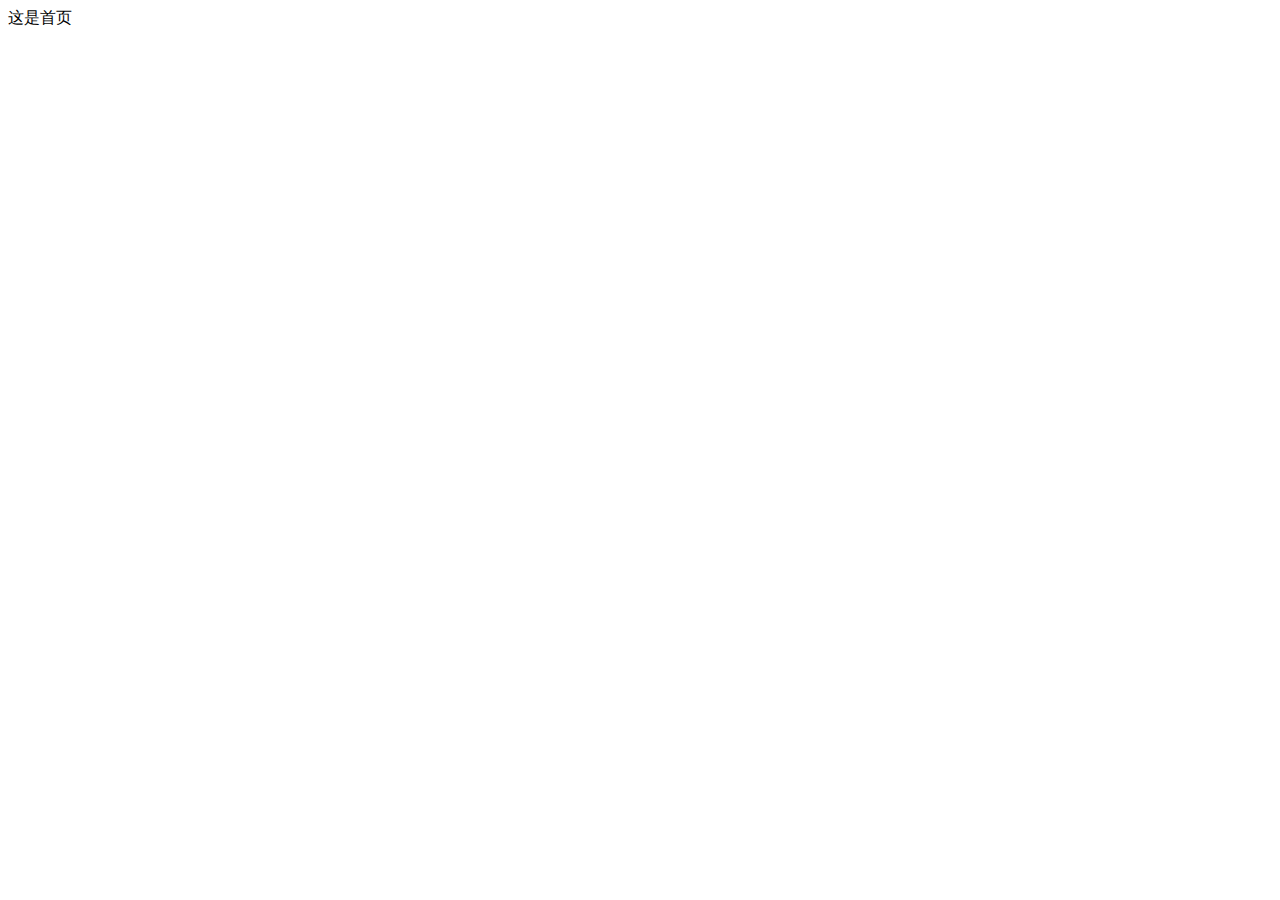
==== index.html @ c63466f8 "完成了注册和登录" ====
<!DOCTYPE html>
<html lang="en">

<head>
    <meta charset="UTF-8">
    <meta http-equiv="X-UA-Compatible" content="IE=edge">
    <meta name="viewport" content="width=device-width, initial-scale=1.0">
    <title>Document</title>
</head>

<body>
    这是首页
</body>

</html>
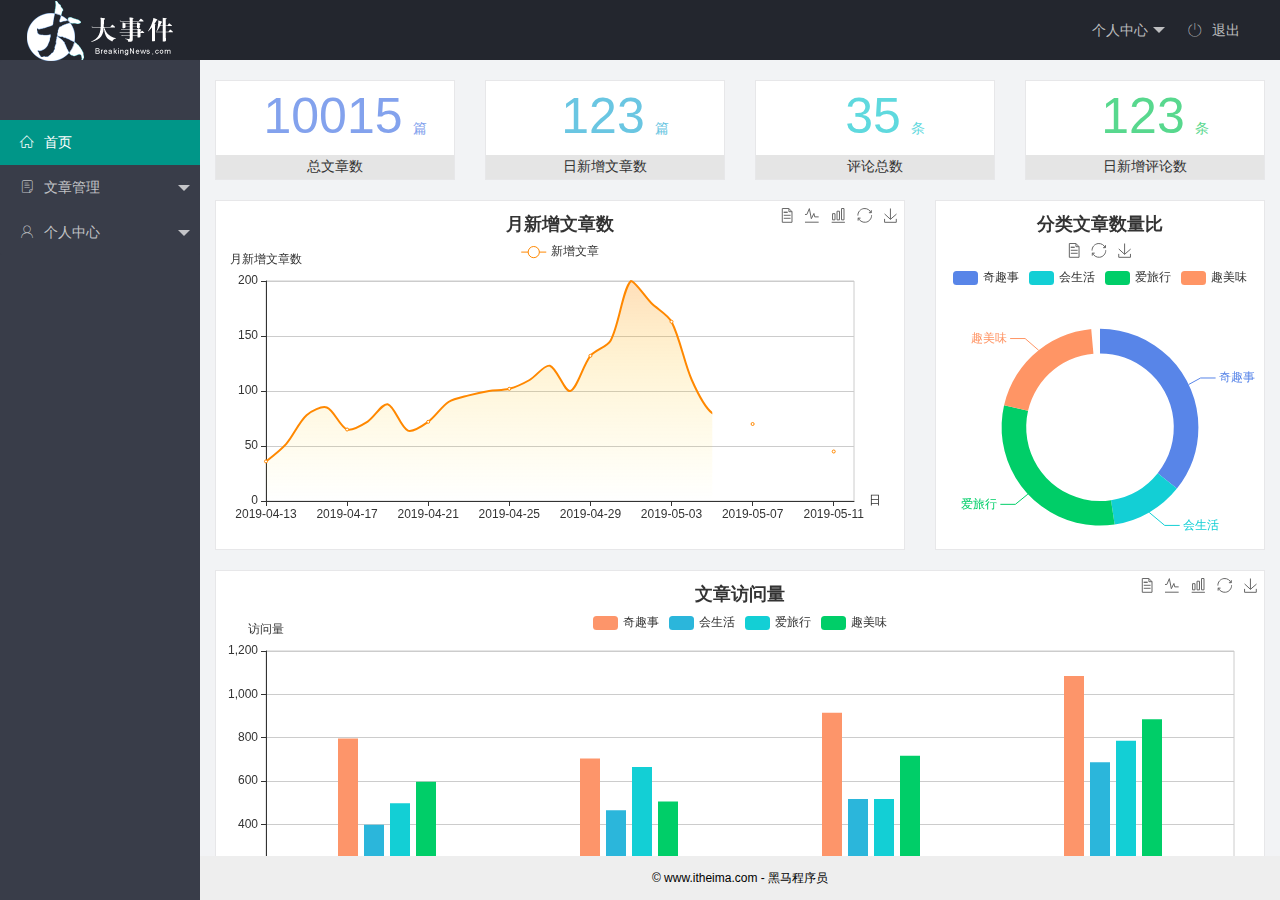
==== commit a60dcedd: "完成了首页" ====
--- a/index.html
+++ b/index.html
@@ -5,11 +5,97 @@
     <meta charset="UTF-8">
     <meta http-equiv="X-UA-Compatible" content="IE=edge">
     <meta name="viewport" content="width=device-width, initial-scale=1.0">
-    <title>Document</title>
+    <title>首页</title>
+    <link rel="stylesheet" href="./assets/fonts/iconfont.css">
+    <link rel="stylesheet" href="./assets/lib/layui/css/layui.css">
+    <link rel="stylesheet" href="./assets/css/index.css">
 </head>
 
 <body>
-    这是首页
-</body>
+
+    <body class="layui-layout-body">
+        <div class="layui-layout layui-layout-admin">
+            <div class="layui-header">
+                <div class="layui-logo">
+                    <img src="../assets/images/logo.png" alt="">
+                </div>
+                <!-- 顶部右侧导航栏 -->
+                <ul class="layui-nav layui-layout-right">
+                    <li class="layui-nav-item">
+                        <a href="javascript:;">
+                            <!-- 图片头像 -->
+                            <img class="avater" src="./assets/images/sample.jpg" alt="" style="display: none">
+                            <!-- 准备一个默认的字符头像 -->
+                            <span class="text-avater" style="display: none">A</span>
+                            <!-- 欢迎文字 -->
+                            <span class="person-center">个人中心</span>
+                        </a>
+                        <dl class="layui-nav-child">
+                            <dd><a href="javascript:;" target="fm">基本资料</a></dd>
+                            <dd><a href="javascript:;" target="fm">更换头像</a></dd>
+                            <dd><a href="javascript:;" target="fm">重置密码</a></dd>
+                        </dl>
+                    </li>
+                    <li class="layui-nav-item"><a href="javascript:;" id='logout'><span class="iconfont icon-tuichu"></span>退出</a></li>
+                </ul>
+            </div>
+
+            <div class="layui-side layui-bg-black">
+                <div class="layui-side-scroll">
+                    <!-- 左侧导航区域（可配合layui已有的垂直导航） -->
+                    <ul class="layui-nav layui-nav-tree" lay-filter="test" lay-shrink='all'>
+                        <li class=" user-info">
+                            <!-- 图片头像 -->
+                            <img class="avater" src="./assets/images/sample.jpg" alt="" style="display: none">
+                            <!-- 准备一个默认的字符头像 -->
+                            <span class="text-avater" style="display: none">A</span>
+                            <!-- 欢迎文字 -->
+                            <span class="nickname" style="display: none">欢迎 xxx</span>
+                        </li>
+                        <li class="layui-nav-item layui-nav-itemed layui-this">
+                            <a class="" href="index.html"><span class="iconfont icon-home"></span>首页</a>
+                        </li>
+                        <li class="layui-nav-item">
+                            <a href="javascript:;"><span class="iconfont icon-16"></span>文章管理</a>
+                            <dl class="layui-nav-child">
+                                <!-- target 指定在fm这个iframe范围内打开链接 -->
+                                <dd><a target="fm" href="javascript:;"><i class="layui-icon layui-icon-app"></i>文章类别</a></dd>
+                                <dd><a target="fm" class="jump-list" href="javascript:;"><i class="layui-icon layui-icon-app "></i>文章列表</a></dd>
+                                <dd><a target='fm' class="jump-edit" href="javascript:;"><i class="layui-icon layui-icon-app"></i>发表文章</a></dd>
+                            </dl>
+                        </li>
+                        <li class="layui-nav-item">
+                            <a href="javascript:;"><span class="iconfont icon-user"></span>个人中心</a>
+                            <dl class="layui-nav-child">
+                                <dd><a href="javascript:;" target="fm"><i class="layui-icon layui-icon-app"></i>基本资料</a></dd>
+                                <dd><a href="javascript:;" target="fm"><i class="layui-icon layui-icon-app"></i>更换头像</a></dd>
+                                <dd><a href="javascript:;" target="fm"><i class="layui-icon layui-icon-app"></i>重置密码</a></dd>
+                            </dl>
+                        </li>
+                    </ul>
+                </div>
+            </div>
+
+            <div class="layui-body">
+                <!-- 内容主体区域 -->
+                <iframe name='fm' src="./home/dashboard.html" frameborder="0"></iframe>
+            </div>
+
+            <div class="layui-footer">
+                <!-- 底部固定区域 -->
+                © www.itheima.com - 黑马程序员
+            </div>
+        </div>
+        </div>
+
+
+
+
+        <script src="./assets/lib/axios.js"></script>
+        <script src="./assets/lib/jquery.js"></script>
+        <script src="./assets/lib/layui/layui.all.js"></script>
+        <script src="./assets/js/commonAPI.js"></script>
+        <script src="./assets/js/index.js"></script>
+    </body>
 
 </html>--- a/assets/fonts/iconfont.css
+++ b/assets/fonts/iconfont.css
@@ -0,0 +1,37 @@
+@font-face {font-family: "iconfont";
+  src: url('iconfont.eot?t=1576139966484'); /* IE9 */
+  src: url('iconfont.eot?t=1576139966484#iefix') format('embedded-opentype'), /* IE6-IE8 */
+  url('[data-uri]') format('woff2'),
+  url('iconfont.woff?t=1576139966484') format('woff'),
+  url('iconfont.ttf?t=1576139966484') format('truetype'), /* chrome, firefox, opera, Safari, Android, iOS 4.2+ */
+  url('iconfont.svg?t=1576139966484#iconfont') format('svg'); /* iOS 4.1- */
+}
+
+.iconfont {
+  font-family: "iconfont" !important;
+  font-size: 16px;
+  font-style: normal;
+  -webkit-font-smoothing: antialiased;
+  -moz-osx-font-smoothing: grayscale;
+}
+
+.icon-home:before {
+  content: "\e6a9";
+}
+
+.icon-user:before {
+  content: "\e614";
+}
+
+.icon-pinglun:before {
+  content: "\e616";
+}
+
+.icon-tuichu:before {
+  content: "\e865";
+}
+
+.icon-16:before {
+  content: "\e615";
+}
+
--- a/assets/lib/layui/css/layui.css
+++ b/assets/lib/layui/css/layui.css
@@ -0,0 +1,2 @@
+/** layui-v2.5.5 MIT License By https://www.layui.com */
+ .layui-inline,img{display:inline-block;vertical-align:middle}h1,h2,h3,h4,h5,h6{font-weight:400}.layui-edge,.layui-header,.layui-inline,.layui-main{position:relative}.layui-body,.layui-edge,.layui-elip{overflow:hidden}.layui-btn,.layui-edge,.layui-inline,img{vertical-align:middle}.layui-btn,.layui-disabled,.layui-icon,.layui-unselect{-moz-user-select:none;-webkit-user-select:none;-ms-user-select:none}.layui-elip,.layui-form-checkbox span,.layui-form-pane .layui-form-label{text-overflow:ellipsis;white-space:nowrap}.layui-breadcrumb,.layui-tree-btnGroup{visibility:hidden}blockquote,body,button,dd,div,dl,dt,form,h1,h2,h3,h4,h5,h6,input,li,ol,p,pre,td,textarea,th,ul{margin:0;padding:0;-webkit-tap-highlight-color:rgba(0,0,0,0)}a:active,a:hover{outline:0}img{border:none}li{list-style:none}table{border-collapse:collapse;border-spacing:0}h4,h5,h6{font-size:100%}button,input,optgroup,option,select,textarea{font-family:inherit;font-size:inherit;font-style:inherit;font-weight:inherit;outline:0}pre{white-space:pre-wrap;white-space:-moz-pre-wrap;white-space:-pre-wrap;white-space:-o-pre-wrap;word-wrap:break-word}body{line-height:24px;font:14px Helvetica Neue,Helvetica,PingFang SC,Tahoma,Arial,sans-serif}hr{height:1px;margin:10px 0;border:0;clear:both}a{color:#333;text-decoration:none}a:hover{color:#777}a cite{font-style:normal;*cursor:pointer}.layui-border-box,.layui-border-box *{box-sizing:border-box}.layui-box,.layui-box *{box-sizing:content-box}.layui-clear{clear:both;*zoom:1}.layui-clear:after{content:'\20';clear:both;*zoom:1;display:block;height:0}.layui-inline{*display:inline;*zoom:1}.layui-edge{display:inline-block;width:0;height:0;border-width:6px;border-style:dashed;border-color:transparent}.layui-edge-top{top:-4px;border-bottom-color:#999;border-bottom-style:solid}.layui-edge-right{border-left-color:#999;border-left-style:solid}.layui-edge-bottom{top:2px;border-top-color:#999;border-top-style:solid}.layui-edge-left{border-right-color:#999;border-right-style:solid}.layui-disabled,.layui-disabled:hover{color:#d2d2d2!important;cursor:not-allowed!important}.layui-circle{border-radius:100%}.layui-show{display:block!important}.layui-hide{display:none!important}@font-face{font-family:layui-icon;src:url(../font/iconfont.eot?v=250);src:url(../font/iconfont.eot?v=250#iefix) format('embedded-opentype'),url(../font/iconfont.woff2?v=250) format('woff2'),url(../font/iconfont.woff?v=250) format('woff'),url(../font/iconfont.ttf?v=250) format('truetype'),url(../font/iconfont.svg?v=250#layui-icon) format('svg')}.layui-icon{font-family:layui-icon!important;font-size:16px;font-style:normal;-webkit-font-smoothing:antialiased;-moz-osx-font-smoothing:grayscale}.layui-icon-reply-fill:before{content:"\e611"}.layui-icon-set-fill:before{content:"\e614"}.layui-icon-menu-fill:before{content:"\e60f"}.layui-icon-search:before{content:"\e615"}.layui-icon-share:before{content:"\e641"}.layui-icon-set-sm:before{content:"\e620"}.layui-icon-engine:before{content:"\e628"}.layui-icon-close:before{content:"\1006"}.layui-icon-close-fill:before{content:"\1007"}.layui-icon-chart-screen:before{content:"\e629"}.layui-icon-star:before{content:"\e600"}.layui-icon-circle-dot:before{content:"\e617"}.layui-icon-chat:before{content:"\e606"}.layui-icon-release:before{content:"\e609"}.layui-icon-list:before{content:"\e60a"}.layui-icon-chart:before{content:"\e62c"}.layui-icon-ok-circle:before{content:"\1005"}.layui-icon-layim-theme:before{content:"\e61b"}.layui-icon-table:before{content:"\e62d"}.layui-icon-right:before{content:"\e602"}.layui-icon-left:before{content:"\e603"}.layui-icon-cart-simple:before{content:"\e698"}.layui-icon-face-cry:before{content:"\e69c"}.layui-icon-face-smile:before{content:"\e6af"}.layui-icon-survey:before{content:"\e6b2"}.layui-icon-tree:before{content:"\e62e"}.layui-icon-upload-circle:before{content:"\e62f"}.layui-icon-add-circle:before{content:"\e61f"}.layui-icon-download-circle:before{content:"\e601"}.layui-icon-templeate-1:before{content:"\e630"}.layui-icon-util:before{content:"\e631"}.layui-icon-face-surprised:before{content:"\e664"}.layui-icon-edit:before{content:"\e642"}.layui-icon-speaker:before{content:"\e645"}.layui-icon-down:before{content:"\e61a"}.layui-icon-file:before{content:"\e621"}.layui-icon-layouts:before{content:"\e632"}.layui-icon-rate-half:before{content:"\e6c9"}.layui-icon-add-circle-fine:before{content:"\e608"}.layui-icon-prev-circle:before{content:"\e633"}.layui-icon-read:before{content:"\e705"}.layui-icon-404:before{content:"\e61c"}.layui-icon-carousel:before{content:"\e634"}.layui-icon-help:before{content:"\e607"}.layui-icon-code-circle:before{content:"\e635"}.layui-icon-water:before{content:"\e636"}.layui-icon-username:before{content:"\e66f"}.layui-icon-find-fill:before{content:"\e670"}.layui-icon-about:before{content:"\e60b"}.layui-icon-location:before{content:"\e715"}.layui-icon-up:before{content:"\e619"}.layui-icon-pause:before{content:"\e651"}.layui-icon-date:before{content:"\e637"}.layui-icon-layim-uploadfile:before{content:"\e61d"}.layui-icon-delete:before{content:"\e640"}.layui-icon-play:before{content:"\e652"}.layui-icon-top:before{content:"\e604"}.layui-icon-friends:before{content:"\e612"}.layui-icon-refresh-3:before{content:"\e9aa"}.layui-icon-ok:before{content:"\e605"}.layui-icon-layer:before{content:"\e638"}.layui-icon-face-smile-fine:before{content:"\e60c"}.layui-icon-dollar:before{content:"\e659"}.layui-icon-group:before{content:"\e613"}.layui-icon-layim-download:before{content:"\e61e"}.layui-icon-picture-fine:before{content:"\e60d"}.layui-icon-link:before{content:"\e64c"}.layui-icon-diamond:before{content:"\e735"}.layui-icon-log:before{content:"\e60e"}.layui-icon-rate-solid:before{content:"\e67a"}.layui-icon-fonts-del:before{content:"\e64f"}.layui-icon-unlink:before{content:"\e64d"}.layui-icon-fonts-clear:before{content:"\e639"}.layui-icon-triangle-r:before{content:"\e623"}.layui-icon-circle:before{content:"\e63f"}.layui-icon-radio:before{content:"\e643"}.layui-icon-align-center:before{content:"\e647"}.layui-icon-align-right:before{content:"\e648"}.layui-icon-align-left:before{content:"\e649"}.layui-icon-loading-1:before{content:"\e63e"}.layui-icon-return:before{content:"\e65c"}.layui-icon-fonts-strong:before{content:"\e62b"}.layui-icon-upload:before{content:"\e67c"}.layui-icon-dialogue:before{content:"\e63a"}.layui-icon-video:before{content:"\e6ed"}.layui-icon-headset:before{content:"\e6fc"}.layui-icon-cellphone-fine:before{content:"\e63b"}.layui-icon-add-1:before{content:"\e654"}.layui-icon-face-smile-b:before{content:"\e650"}.layui-icon-fonts-html:before{content:"\e64b"}.layui-icon-form:before{content:"\e63c"}.layui-icon-cart:before{content:"\e657"}.layui-icon-camera-fill:before{content:"\e65d"}.layui-icon-tabs:before{content:"\e62a"}.layui-icon-fonts-code:before{content:"\e64e"}.layui-icon-fire:before{content:"\e756"}.layui-icon-set:before{content:"\e716"}.layui-icon-fonts-u:before{content:"\e646"}.layui-icon-triangle-d:before{content:"\e625"}.layui-icon-tips:before{content:"\e702"}.layui-icon-picture:before{content:"\e64a"}.layui-icon-more-vertical:before{content:"\e671"}.layui-icon-flag:before{content:"\e66c"}.layui-icon-loading:before{content:"\e63d"}.layui-icon-fonts-i:before{content:"\e644"}.layui-icon-refresh-1:before{content:"\e666"}.layui-icon-rmb:before{content:"\e65e"}.layui-icon-home:before{content:"\e68e"}.layui-icon-user:before{content:"\e770"}.layui-icon-notice:before{content:"\e667"}.layui-icon-login-weibo:before{content:"\e675"}.layui-icon-voice:before{content:"\e688"}.layui-icon-upload-drag:before{content:"\e681"}.layui-icon-login-qq:before{content:"\e676"}.layui-icon-snowflake:before{content:"\e6b1"}.layui-icon-file-b:before{content:"\e655"}.layui-icon-template:before{content:"\e663"}.layui-icon-auz:before{content:"\e672"}.layui-icon-console:before{content:"\e665"}.layui-icon-app:before{content:"\e653"}.layui-icon-prev:before{content:"\e65a"}.layui-icon-website:before{content:"\e7ae"}.layui-icon-next:before{content:"\e65b"}.layui-icon-component:before{content:"\e857"}.layui-icon-more:before{content:"\e65f"}.layui-icon-login-wechat:before{content:"\e677"}.layui-icon-shrink-right:before{content:"\e668"}.layui-icon-spread-left:before{content:"\e66b"}.layui-icon-camera:before{content:"\e660"}.layui-icon-note:before{content:"\e66e"}.layui-icon-refresh:before{content:"\e669"}.layui-icon-female:before{content:"\e661"}.layui-icon-male:before{content:"\e662"}.layui-icon-password:before{content:"\e673"}.layui-icon-senior:before{content:"\e674"}.layui-icon-theme:before{content:"\e66a"}.layui-icon-tread:before{content:"\e6c5"}.layui-icon-praise:before{content:"\e6c6"}.layui-icon-star-fill:before{content:"\e658"}.layui-icon-rate:before{content:"\e67b"}.layui-icon-template-1:before{content:"\e656"}.layui-icon-vercode:before{content:"\e679"}.layui-icon-cellphone:before{content:"\e678"}.layui-icon-screen-full:before{content:"\e622"}.layui-icon-screen-restore:before{content:"\e758"}.layui-icon-cols:before{content:"\e610"}.layui-icon-export:before{content:"\e67d"}.layui-icon-print:before{content:"\e66d"}.layui-icon-slider:before{content:"\e714"}.layui-icon-addition:before{content:"\e624"}.layui-icon-subtraction:before{content:"\e67e"}.layui-icon-service:before{content:"\e626"}.layui-icon-transfer:before{content:"\e691"}.layui-main{width:1140px;margin:0 auto}.layui-header{z-index:1000;height:60px}.layui-header a:hover{transition:all .5s;-webkit-transition:all .5s}.layui-side{position:fixed;left:0;top:0;bottom:0;z-index:999;width:200px;overflow-x:hidden}.layui-side-scroll{position:relative;width:220px;height:100%;overflow-x:hidden}.layui-body{position:absolute;left:200px;right:0;top:0;bottom:0;z-index:998;width:auto;overflow-y:auto;box-sizing:border-box}.layui-layout-body{overflow:hidden}.layui-layout-admin .layui-header{background-color:#23262E}.layui-layout-admin .layui-side{top:60px;width:200px;overflow-x:hidden}.layui-layout-admin .layui-body{position:fixed;top:60px;bottom:44px}.layui-layout-admin .layui-main{width:auto;margin:0 15px}.layui-layout-admin .layui-footer{position:fixed;left:200px;right:0;bottom:0;height:44px;line-height:44px;padding:0 15px;background-color:#eee}.layui-layout-admin .layui-logo{position:absolute;left:0;top:0;width:200px;height:100%;line-height:60px;text-align:center;color:#009688;font-size:16px}.layui-layout-admin .layui-header .layui-nav{background:0 0}.layui-layout-left{position:absolute!important;left:200px;top:0}.layui-layout-right{position:absolute!important;right:0;top:0}.layui-container{position:relative;margin:0 auto;padding:0 15px;box-sizing:border-box}.layui-fluid{position:relative;margin:0 auto;padding:0 15px}.layui-row:after,.layui-row:before{content:'';display:block;clear:both}.layui-col-lg1,.layui-col-lg10,.layui-col-lg11,.layui-col-lg12,.layui-col-lg2,.layui-col-lg3,.layui-col-lg4,.layui-col-lg5,.layui-col-lg6,.layui-col-lg7,.layui-col-lg8,.layui-col-lg9,.layui-col-md1,.layui-col-md10,.layui-col-md11,.layui-col-md12,.layui-col-md2,.layui-col-md3,.layui-col-md4,.layui-col-md5,.layui-col-md6,.layui-col-md7,.layui-col-md8,.layui-col-md9,.layui-col-sm1,.layui-col-sm10,.layui-col-sm11,.layui-col-sm12,.layui-col-sm2,.layui-col-sm3,.layui-col-sm4,.layui-col-sm5,.layui-col-sm6,.layui-col-sm7,.layui-col-sm8,.layui-col-sm9,.layui-col-xs1,.layui-col-xs10,.layui-col-xs11,.layui-col-xs12,.layui-col-xs2,.layui-col-xs3,.layui-col-xs4,.layui-col-xs5,.layui-col-xs6,.layui-col-xs7,.layui-col-xs8,.layui-col-xs9{position:relative;display:block;box-sizing:border-box}.layui-col-xs1,.layui-col-xs10,.layui-col-xs11,.layui-col-xs12,.layui-col-xs2,.layui-col-xs3,.layui-col-xs4,.layui-col-xs5,.layui-col-xs6,.layui-col-xs7,.layui-col-xs8,.layui-col-xs9{float:left}.layui-col-xs1{width:8.33333333%}.layui-col-xs2{width:16.66666667%}.layui-col-xs3{width:25%}.layui-col-xs4{width:33.33333333%}.layui-col-xs5{width:41.66666667%}.layui-col-xs6{width:50%}.layui-col-xs7{width:58.33333333%}.layui-col-xs8{width:66.66666667%}.layui-col-xs9{width:75%}.layui-col-xs10{width:83.33333333%}.layui-col-xs11{width:91.66666667%}.layui-col-xs12{width:100%}.layui-col-xs-offset1{margin-left:8.33333333%}.layui-col-xs-offset2{margin-left:16.66666667%}.layui-col-xs-offset3{margin-left:25%}.layui-col-xs-offset4{margin-left:33.33333333%}.layui-col-xs-offset5{margin-left:41.66666667%}.layui-col-xs-offset6{margin-left:50%}.layui-col-xs-offset7{margin-left:58.33333333%}.layui-col-xs-offset8{margin-left:66.66666667%}.layui-col-xs-offset9{margin-left:75%}.layui-col-xs-offset10{margin-left:83.33333333%}.layui-col-xs-offset11{margin-left:91.66666667%}.layui-col-xs-offset12{margin-left:100%}@media screen and (max-width:768px){.layui-hide-xs{display:none!important}.layui-show-xs-block{display:block!important}.layui-show-xs-inline{display:inline!important}.layui-show-xs-inline-block{display:inline-block!important}}@media screen and (min-width:768px){.layui-container{width:750px}.layui-hide-sm{display:none!important}.layui-show-sm-block{display:block!important}.layui-show-sm-inline{display:inline!important}.layui-show-sm-inline-block{display:inline-block!important}.layui-col-sm1,.layui-col-sm10,.layui-col-sm11,.layui-col-sm12,.layui-col-sm2,.layui-col-sm3,.layui-col-sm4,.layui-col-sm5,.layui-col-sm6,.layui-col-sm7,.layui-col-sm8,.layui-col-sm9{float:left}.layui-col-sm1{width:8.33333333%}.layui-col-sm2{width:16.66666667%}.layui-col-sm3{width:25%}.layui-col-sm4{width:33.33333333%}.layui-col-sm5{width:41.66666667%}.layui-col-sm6{width:50%}.layui-col-sm7{width:58.33333333%}.layui-col-sm8{width:66.66666667%}.layui-col-sm9{width:75%}.layui-col-sm10{width:83.33333333%}.layui-col-sm11{width:91.66666667%}.layui-col-sm12{width:100%}.layui-col-sm-offset1{margin-left:8.33333333%}.layui-col-sm-offset2{margin-left:16.66666667%}.layui-col-sm-offset3{margin-left:25%}.layui-col-sm-offset4{margin-left:33.33333333%}.layui-col-sm-offset5{margin-left:41.66666667%}.layui-col-sm-offset6{margin-left:50%}.layui-col-sm-offset7{margin-left:58.33333333%}.layui-col-sm-offset8{margin-left:66.66666667%}.layui-col-sm-offset9{margin-left:75%}.layui-col-sm-offset10{margin-left:83.33333333%}.layui-col-sm-offset11{margin-left:91.66666667%}.layui-col-sm-offset12{margin-left:100%}}@media screen and (min-width:992px){.layui-container{width:970px}.layui-hide-md{display:none!important}.layui-show-md-block{display:block!important}.layui-show-md-inline{display:inline!important}.layui-show-md-inline-block{display:inline-block!important}.layui-col-md1,.layui-col-md10,.layui-col-md11,.layui-col-md12,.layui-col-md2,.layui-col-md3,.layui-col-md4,.layui-col-md5,.layui-col-md6,.layui-col-md7,.layui-col-md8,.layui-col-md9{float:left}.layui-col-md1{width:8.33333333%}.layui-col-md2{width:16.66666667%}.layui-col-md3{width:25%}.layui-col-md4{width:33.33333333%}.layui-col-md5{width:41.66666667%}.layui-col-md6{width:50%}.layui-col-md7{width:58.33333333%}.layui-col-md8{width:66.66666667%}.layui-col-md9{width:75%}.layui-col-md10{width:83.33333333%}.layui-col-md11{width:91.66666667%}.layui-col-md12{width:100%}.layui-col-md-offset1{margin-left:8.33333333%}.layui-col-md-offset2{margin-left:16.66666667%}.layui-col-md-offset3{margin-left:25%}.layui-col-md-offset4{margin-left:33.33333333%}.layui-col-md-offset5{margin-left:41.66666667%}.layui-col-md-offset6{margin-left:50%}.layui-col-md-offset7{margin-left:58.33333333%}.layui-col-md-offset8{margin-left:66.66666667%}.layui-col-md-offset9{margin-left:75%}.layui-col-md-offset10{margin-left:83.33333333%}.layui-col-md-offset11{margin-left:91.66666667%}.layui-col-md-offset12{margin-left:100%}}@media screen and (min-width:1200px){.layui-container{width:1170px}.layui-hide-lg{display:none!important}.layui-show-lg-block{display:block!important}.layui-show-lg-inline{display:inline!important}.layui-show-lg-inline-block{display:inline-block!important}.layui-col-lg1,.layui-col-lg10,.layui-col-lg11,.layui-col-lg12,.layui-col-lg2,.layui-col-lg3,.layui-col-lg4,.layui-col-lg5,.layui-col-lg6,.layui-col-lg7,.layui-col-lg8,.layui-col-lg9{float:left}.layui-col-lg1{width:8.33333333%}.layui-col-lg2{width:16.66666667%}.layui-col-lg3{width:25%}.layui-col-lg4{width:33.33333333%}.layui-col-lg5{width:41.66666667%}.layui-col-lg6{width:50%}.layui-col-lg7{width:58.33333333%}.layui-col-lg8{width:66.66666667%}.layui-col-lg9{width:75%}.layui-col-lg10{width:83.33333333%}.layui-col-lg11{width:91.66666667%}.layui-col-lg12{width:100%}.layui-col-lg-offset1{margin-left:8.33333333%}.layui-col-lg-offset2{margin-left:16.66666667%}.layui-col-lg-offset3{margin-left:25%}.layui-col-lg-offset4{margin-left:33.33333333%}.layui-col-lg-offset5{margin-left:41.66666667%}.layui-col-lg-offset6{margin-left:50%}.layui-col-lg-offset7{margin-left:58.33333333%}.layui-col-lg-offset8{margin-left:66.66666667%}.layui-col-lg-offset9{margin-left:75%}.layui-col-lg-offset10{margin-left:83.33333333%}.layui-col-lg-offset11{margin-left:91.66666667%}.layui-col-lg-offset12{margin-left:100%}}.layui-col-space1{margin:-.5px}.layui-col-space1>*{padding:.5px}.layui-col-space3{margin:-1.5px}.layui-col-space3>*{padding:1.5px}.layui-col-space5{margin:-2.5px}.layui-col-space5>*{padding:2.5px}.layui-col-space8{margin:-3.5px}.layui-col-space8>*{padding:3.5px}.layui-col-space10{margin:-5px}.layui-col-space10>*{padding:5px}.layui-col-space12{margin:-6px}.layui-col-space12>*{padding:6px}.layui-col-space15{margin:-7.5px}.layui-col-space15>*{padding:7.5px}.layui-col-space18{margin:-9px}.layui-col-space18>*{padding:9px}.layui-col-space20{margin:-10px}.layui-col-space20>*{padding:10px}.layui-col-space22{margin:-11px}.layui-col-space22>*{padding:11px}.layui-col-space25{margin:-12.5px}.layui-col-space25>*{padding:12.5px}.layui-col-space30{margin:-15px}.layui-col-space30>*{padding:15px}.layui-btn,.layui-input,.layui-select,.layui-textarea,.layui-upload-button{outline:0;-webkit-appearance:none;transition:all .3s;-webkit-transition:all .3s;box-sizing:border-box}.layui-elem-quote{margin-bottom:10px;padding:15px;line-height:22px;border-left:5px solid #009688;border-radius:0 2px 2px 0;background-color:#f2f2f2}.layui-quote-nm{border-style:solid;border-width:1px 1px 1px 5px;background:0 0}.layui-elem-field{margin-bottom:10px;padding:0;border-width:1px;border-style:solid}.layui-elem-field legend{margin-left:20px;padding:0 10px;font-size:20px;font-weight:300}.layui-field-title{margin:10px 0 20px;border-width:1px 0 0}.layui-field-box{padding:10px 15px}.layui-field-title .layui-field-box{padding:10px 0}.layui-progress{position:relative;height:6px;border-radius:20px;background-color:#e2e2e2}.layui-progress-bar{position:absolute;left:0;top:0;width:0;max-width:100%;height:6px;border-radius:20px;text-align:right;background-color:#5FB878;transition:all .3s;-webkit-transition:all .3s}.layui-progress-big,.layui-progress-big .layui-progress-bar{height:18px;line-height:18px}.layui-progress-text{position:relative;top:-20px;line-height:18px;font-size:12px;color:#666}.layui-progress-big .layui-progress-text{position:static;padding:0 10px;color:#fff}.layui-collapse{border-width:1px;border-style:solid;border-radius:2px}.layui-colla-content,.layui-colla-item{border-top-width:1px;border-top-style:solid}.layui-colla-item:first-child{border-top:none}.layui-colla-title{position:relative;height:42px;line-height:42px;padding:0 15px 0 35px;color:#333;background-color:#f2f2f2;cursor:pointer;font-size:14px;overflow:hidden}.layui-colla-content{display:none;padding:10px 15px;line-height:22px;color:#666}.layui-colla-icon{position:absolute;left:15px;top:0;font-size:14px}.layui-card{margin-bottom:15px;border-radius:2px;background-color:#fff;box-shadow:0 1px 2px 0 rgba(0,0,0,.05)}.layui-card:last-child{margin-bottom:0}.layui-card-header{position:relative;height:42px;line-height:42px;padding:0 15px;border-bottom:1px solid #f6f6f6;color:#333;border-radius:2px 2px 0 0;font-size:14px}.layui-bg-black,.layui-bg-blue,.layui-bg-cyan,.layui-bg-green,.layui-bg-orange,.layui-bg-red{color:#fff!important}.layui-card-body{position:relative;padding:10px 15px;line-height:24px}.layui-card-body[pad15]{padding:15px}.layui-card-body[pad20]{padding:20px}.layui-card-body .layui-table{margin:5px 0}.layui-card .layui-tab{margin:0}.layui-panel-window{position:relative;padding:15px;border-radius:0;border-top:5px solid #E6E6E6;background-color:#fff}.layui-auxiliar-moving{position:fixed;left:0;right:0;top:0;bottom:0;width:100%;height:100%;background:0 0;z-index:9999999999}.layui-form-label,.layui-form-mid,.layui-form-select,.layui-input-block,.layui-input-inline,.layui-textarea{position:relative}.layui-bg-red{background-color:#FF5722!important}.layui-bg-orange{background-color:#FFB800!important}.layui-bg-green{background-color:#009688!important}.layui-bg-cyan{background-color:#2F4056!important}.layui-bg-blue{background-color:#1E9FFF!important}.layui-bg-black{background-color:#393D49!important}.layui-bg-gray{background-color:#eee!important;color:#666!important}.layui-badge-rim,.layui-colla-content,.layui-colla-item,.layui-collapse,.layui-elem-field,.layui-form-pane .layui-form-item[pane],.layui-form-pane .layui-form-label,.layui-input,.layui-layedit,.layui-layedit-tool,.layui-quote-nm,.layui-select,.layui-tab-bar,.layui-tab-card,.layui-tab-title,.layui-tab-title .layui-this:after,.layui-textarea{border-color:#e6e6e6}.layui-timeline-item:before,hr{background-color:#e6e6e6}.layui-text{line-height:22px;font-size:14px;color:#666}.layui-text h1,.layui-text h2,.layui-text h3{font-weight:500;color:#333}.layui-text h1{font-size:30px}.layui-text h2{font-size:24px}.layui-text h3{font-size:18px}.layui-text a:not(.layui-btn){color:#01AAED}.layui-text a:not(.layui-btn):hover{text-decoration:underline}.layui-text ul{padding:5px 0 5px 15px}.layui-text ul li{margin-top:5px;list-style-type:disc}.layui-text em,.layui-word-aux{color:#999!important;padding:0 5px!important}.layui-btn{display:inline-block;height:38px;line-height:38px;padding:0 18px;background-color:#009688;color:#fff;white-space:nowrap;text-align:center;font-size:14px;border:none;border-radius:2px;cursor:pointer}.layui-btn:hover{opacity:.8;filter:alpha(opacity=80);color:#fff}.layui-btn:active{opacity:1;filter:alpha(opacity=100)}.layui-btn+.layui-btn{margin-left:10px}.layui-btn-container{font-size:0}.layui-btn-container .layui-btn{margin-right:10px;margin-bottom:10px}.layui-btn-container .layui-btn+.layui-btn{margin-left:0}.layui-table .layui-btn-container .layui-btn{margin-bottom:9px}.layui-btn-radius{border-radius:100px}.layui-btn .layui-icon{margin-right:3px;font-size:18px;vertical-align:bottom;vertical-align:middle\9}.layui-btn-primary{border:1px solid #C9C9C9;background-color:#fff;color:#555}.layui-btn-primary:hover{border-color:#009688;color:#333}.layui-btn-normal{background-color:#1E9FFF}.layui-btn-warm{background-color:#FFB800}.layui-btn-danger{background-color:#FF5722}.layui-btn-checked{background-color:#5FB878}.layui-btn-disabled,.layui-btn-disabled:active,.layui-btn-disabled:hover{border:1px solid #e6e6e6;background-color:#FBFBFB;color:#C9C9C9;cursor:not-allowed;opacity:1}.layui-btn-lg{height:44px;line-height:44px;padding:0 25px;font-size:16px}.layui-btn-sm{height:30px;line-height:30px;padding:0 10px;font-size:12px}.layui-btn-sm i{font-size:16px!important}.layui-btn-xs{height:22px;line-height:22px;padding:0 5px;font-size:12px}.layui-btn-xs i{font-size:14px!important}.layui-btn-group{display:inline-block;vertical-align:middle;font-size:0}.layui-btn-group .layui-btn{margin-left:0!important;margin-right:0!important;border-left:1px solid rgba(255,255,255,.5);border-radius:0}.layui-btn-group .layui-btn-primary{border-left:none}.layui-btn-group .layui-btn-primary:hover{border-color:#C9C9C9;color:#009688}.layui-btn-group .layui-btn:first-child{border-left:none;border-radius:2px 0 0 2px}.layui-btn-group .layui-btn-primary:first-child{border-left:1px solid #c9c9c9}.layui-btn-group .layui-btn:last-child{border-radius:0 2px 2px 0}.layui-btn-group .layui-btn+.layui-btn{margin-left:0}.layui-btn-group+.layui-btn-group{margin-left:10px}.layui-btn-fluid{width:100%}.layui-input,.layui-select,.layui-textarea{height:38px;line-height:1.3;line-height:38px\9;border-width:1px;border-style:solid;background-color:#fff;border-radius:2px}.layui-input::-webkit-input-placeholder,.layui-select::-webkit-input-placeholder,.layui-textarea::-webkit-input-placeholder{line-height:1.3}.layui-input,.layui-textarea{display:block;width:100%;padding-left:10px}.layui-input:hover,.layui-textarea:hover{border-color:#D2D2D2!important}.layui-input:focus,.layui-textarea:focus{border-color:#C9C9C9!important}.layui-textarea{min-height:100px;height:auto;line-height:20px;padding:6px 10px;resize:vertical}.layui-select{padding:0 10px}.layui-form input[type=checkbox],.layui-form input[type=radio],.layui-form select{display:none}.layui-form [lay-ignore]{display:initial}.layui-form-item{margin-bottom:15px;clear:both;*zoom:1}.layui-form-item:after{content:'\20';clear:both;*zoom:1;display:block;height:0}.layui-form-label{float:left;display:block;padding:9px 15px;width:80px;font-weight:400;line-height:20px;text-align:right}.layui-form-label-col{display:block;float:none;padding:9px 0;line-height:20px;text-align:left}.layui-form-item .layui-inline{margin-bottom:5px;margin-right:10px}.layui-input-block{margin-left:110px;min-height:36px}.layui-input-inline{display:inline-block;vertical-align:middle}.layui-form-item .layui-input-inline{float:left;width:190px;margin-right:10px}.layui-form-text .layui-input-inline{width:auto}.layui-form-mid{float:left;display:block;padding:9px 0!important;line-height:20px;margin-right:10px}.layui-form-danger+.layui-form-select .layui-input,.layui-form-danger:focus{border-color:#FF5722!important}.layui-form-select .layui-input{padding-right:30px;cursor:pointer}.layui-form-select .layui-edge{position:absolute;right:10px;top:50%;margin-top:-3px;cursor:pointer;border-width:6px;border-top-color:#c2c2c2;border-top-style:solid;transition:all .3s;-webkit-transition:all .3s}.layui-form-select dl{display:none;position:absolute;left:0;top:42px;padding:5px 0;z-index:899;min-width:100%;border:1px solid #d2d2d2;max-height:300px;overflow-y:auto;background-color:#fff;border-radius:2px;box-shadow:0 2px 4px rgba(0,0,0,.12);box-sizing:border-box}.layui-form-select dl dd,.layui-form-select dl dt{padding:0 10px;line-height:36px;white-space:nowrap;overflow:hidden;text-overflow:ellipsis}.layui-form-select dl dt{font-size:12px;color:#999}.layui-form-select dl dd{cursor:pointer}.layui-form-select dl dd:hover{background-color:#f2f2f2;-webkit-transition:.5s all;transition:.5s all}.layui-form-select .layui-select-group dd{padding-left:20px}.layui-form-select dl dd.layui-select-tips{padding-left:10px!important;color:#999}.layui-form-select dl dd.layui-this{background-color:#5FB878;color:#fff}.layui-form-checkbox,.layui-form-select dl dd.layui-disabled{background-color:#fff}.layui-form-selected dl{display:block}.layui-form-checkbox,.layui-form-checkbox *,.layui-form-switch{display:inline-block;vertical-align:middle}.layui-form-selected .layui-edge{margin-top:-9px;-webkit-transform:rotate(180deg);transform:rotate(180deg);margin-top:-3px\9}:root .layui-form-selected .layui-edge{margin-top:-9px\0/IE9}.layui-form-selectup dl{top:auto;bottom:42px}.layui-select-none{margin:5px 0;text-align:center;color:#999}.layui-select-disabled .layui-disabled{border-color:#eee!important}.layui-select-disabled .layui-edge{border-top-color:#d2d2d2}.layui-form-checkbox{position:relative;height:30px;line-height:30px;margin-right:10px;padding-right:30px;cursor:pointer;font-size:0;-webkit-transition:.1s linear;transition:.1s linear;box-sizing:border-box}.layui-form-checkbox span{padding:0 10px;height:100%;font-size:14px;border-radius:2px 0 0 2px;background-color:#d2d2d2;color:#fff;overflow:hidden}.layui-form-checkbox:hover span{background-color:#c2c2c2}.layui-form-checkbox i{position:absolute;right:0;top:0;width:30px;height:28px;border:1px solid #d2d2d2;border-left:none;border-radius:0 2px 2px 0;color:#fff;font-size:20px;text-align:center}.layui-form-checkbox:hover i{border-color:#c2c2c2;color:#c2c2c2}.layui-form-checked,.layui-form-checked:hover{border-color:#5FB878}.layui-form-checked span,.layui-form-checked:hover span{background-color:#5FB878}.layui-form-checked i,.layui-form-checked:hover i{color:#5FB878}.layui-form-item .layui-form-checkbox{margin-top:4px}.layui-form-checkbox[lay-skin=primary]{height:auto!important;line-height:normal!important;min-width:18px;min-height:18px;border:none!important;margin-right:0;padding-left:28px;padding-right:0;background:0 0}.layui-form-checkbox[lay-skin=primary] span{padding-left:0;padding-right:15px;line-height:18px;background:0 0;color:#666}.layui-form-checkbox[lay-skin=primary] i{right:auto;left:0;width:16px;height:16px;line-height:16px;border:1px solid #d2d2d2;font-size:12px;border-radius:2px;background-color:#fff;-webkit-transition:.1s linear;transition:.1s linear}.layui-form-checkbox[lay-skin=primary]:hover i{border-color:#5FB878;color:#fff}.layui-form-checked[lay-skin=primary] i{border-color:#5FB878!important;background-color:#5FB878;color:#fff}.layui-checkbox-disbaled[lay-skin=primary] span{background:0 0!important;color:#c2c2c2}.layui-checkbox-disbaled[lay-skin=primary]:hover i{border-color:#d2d2d2}.layui-form-item .layui-form-checkbox[lay-skin=primary]{margin-top:10px}.layui-form-switch{position:relative;height:22px;line-height:22px;min-width:35px;padding:0 5px;margin-top:8px;border:1px solid #d2d2d2;border-radius:20px;cursor:pointer;background-color:#fff;-webkit-transition:.1s linear;transition:.1s linear}.layui-form-switch i{position:absolute;left:5px;top:3px;width:16px;height:16px;border-radius:20px;background-color:#d2d2d2;-webkit-transition:.1s linear;transition:.1s linear}.layui-form-switch em{position:relative;top:0;width:25px;margin-left:21px;padding:0!important;text-align:center!important;color:#999!important;font-style:normal!important;font-size:12px}.layui-form-onswitch{border-color:#5FB878;background-color:#5FB878}.layui-checkbox-disbaled,.layui-checkbox-disbaled i{border-color:#e2e2e2!important}.layui-form-onswitch i{left:100%;margin-left:-21px;background-color:#fff}.layui-form-onswitch em{margin-left:5px;margin-right:21px;color:#fff!important}.layui-checkbox-disbaled span{background-color:#e2e2e2!important}.layui-checkbox-disbaled:hover i{color:#fff!important}[lay-radio]{display:none}.layui-form-radio,.layui-form-radio *{display:inline-block;vertical-align:middle}.layui-form-radio{line-height:28px;margin:6px 10px 0 0;padding-right:10px;cursor:pointer;font-size:0}.layui-form-radio *{font-size:14px}.layui-form-radio>i{margin-right:8px;font-size:22px;color:#c2c2c2}.layui-form-radio>i:hover,.layui-form-radioed>i{color:#5FB878}.layui-radio-disbaled>i{color:#e2e2e2!important}.layui-form-pane .layui-form-label{width:110px;padding:8px 15px;height:38px;line-height:20px;border-width:1px;border-style:solid;border-radius:2px 0 0 2px;text-align:center;background-color:#FBFBFB;overflow:hidden;box-sizing:border-box}.layui-form-pane .layui-input-inline{margin-left:-1px}.layui-form-pane .layui-input-block{margin-left:110px;left:-1px}.layui-form-pane .layui-input{border-radius:0 2px 2px 0}.layui-form-pane .layui-form-text .layui-form-label{float:none;width:100%;border-radius:2px;box-sizing:border-box;text-align:left}.layui-form-pane .layui-form-text .layui-input-inline{display:block;margin:0;top:-1px;clear:both}.layui-form-pane .layui-form-text .layui-input-block{margin:0;left:0;top:-1px}.layui-form-pane .layui-form-text .layui-textarea{min-height:100px;border-radius:0 0 2px 2px}.layui-form-pane .layui-form-checkbox{margin:4px 0 4px 10px}.layui-form-pane .layui-form-radio,.layui-form-pane .layui-form-switch{margin-top:6px;margin-left:10px}.layui-form-pane .layui-form-item[pane]{position:relative;border-width:1px;border-style:solid}.layui-form-pane .layui-form-item[pane] .layui-form-label{position:absolute;left:0;top:0;height:100%;border-width:0 1px 0 0}.layui-form-pane .layui-form-item[pane] .layui-input-inline{margin-left:110px}@media screen and (max-width:450px){.layui-form-item .layui-form-label{text-overflow:ellipsis;overflow:hidden;white-space:nowrap}.layui-form-item .layui-inline{display:block;margin-right:0;margin-bottom:20px;clear:both}.layui-form-item .layui-inline:after{content:'\20';clear:both;display:block;height:0}.layui-form-item .layui-input-inline{display:block;float:none;left:-3px;width:auto;margin:0 0 10px 112px}.layui-form-item .layui-input-inline+.layui-form-mid{margin-left:110px;top:-5px;padding:0}.layui-form-item .layui-form-checkbox{margin-right:5px;margin-bottom:5px}}.layui-layedit{border-width:1px;border-style:solid;border-radius:2px}.layui-layedit-tool{padding:3px 5px;border-bottom-width:1px;border-bottom-style:solid;font-size:0}.layedit-tool-fixed{position:fixed;top:0;border-top:1px solid #e2e2e2}.layui-layedit-tool .layedit-tool-mid,.layui-layedit-tool .layui-icon{display:inline-block;vertical-align:middle;text-align:center;font-size:14px}.layui-layedit-tool .layui-icon{position:relative;width:32px;height:30px;line-height:30px;margin:3px 5px;color:#777;cursor:pointer;border-radius:2px}.layui-layedit-tool .layui-icon:hover{color:#393D49}.layui-layedit-tool .layui-icon:active{color:#000}.layui-layedit-tool .layedit-tool-active{background-color:#e2e2e2;color:#000}.layui-layedit-tool .layui-disabled,.layui-layedit-tool .layui-disabled:hover{color:#d2d2d2;cursor:not-allowed}.layui-layedit-tool .layedit-tool-mid{width:1px;height:18px;margin:0 10px;background-color:#d2d2d2}.layedit-tool-html{width:50px!important;font-size:30px!important}.layedit-tool-b,.layedit-tool-code,.layedit-tool-help{font-size:16px!important}.layedit-tool-d,.layedit-tool-face,.layedit-tool-image,.layedit-tool-unlink{font-size:18px!important}.layedit-tool-image input{position:absolute;font-size:0;left:0;top:0;width:100%;height:100%;opacity:.01;filter:Alpha(opacity=1);cursor:pointer}.layui-layedit-iframe iframe{display:block;width:100%}#LAY_layedit_code{overflow:hidden}.layui-laypage{display:inline-block;*display:inline;*zoom:1;vertical-align:middle;margin:10px 0;font-size:0}.layui-laypage>a:first-child,.layui-laypage>a:first-child em{border-radius:2px 0 0 2px}.layui-laypage>a:last-child,.layui-laypage>a:last-child em{border-radius:0 2px 2px 0}.layui-laypage>:first-child{margin-left:0!important}.layui-laypage>:last-child{margin-right:0!important}.layui-laypage a,.layui-laypage button,.layui-laypage input,.layui-laypage select,.layui-laypage span{border:1px solid #e2e2e2}.layui-laypage a,.layui-laypage span{display:inline-block;*display:inline;*zoom:1;vertical-align:middle;padding:0 15px;height:28px;line-height:28px;margin:0 -1px 5px 0;background-color:#fff;color:#333;font-size:12px}.layui-flow-more a *,.layui-laypage input,.layui-table-view select[lay-ignore]{display:inline-block}.layui-laypage a:hover{color:#009688}.layui-laypage em{font-style:normal}.layui-laypage .layui-laypage-spr{color:#999;font-weight:700}.layui-laypage a{text-decoration:none}.layui-laypage .layui-laypage-curr{position:relative}.layui-laypage .layui-laypage-curr em{position:relative;color:#fff}.layui-laypage .layui-laypage-curr .layui-laypage-em{position:absolute;left:-1px;top:-1px;padding:1px;width:100%;height:100%;background-color:#009688}.layui-laypage-em{border-radius:2px}.layui-laypage-next em,.layui-laypage-prev em{font-family:Sim sun;font-size:16px}.layui-laypage .layui-laypage-count,.layui-laypage .layui-laypage-limits,.layui-laypage .layui-laypage-refresh,.layui-laypage .layui-laypage-skip{margin-left:10px;margin-right:10px;padding:0;border:none}.layui-laypage .layui-laypage-limits,.layui-laypage .layui-laypage-refresh{vertical-align:top}.layui-laypage .layui-laypage-refresh i{font-size:18px;cursor:pointer}.layui-laypage select{height:22px;padding:3px;border-radius:2px;cursor:pointer}.layui-laypage .layui-laypage-skip{height:30px;line-height:30px;color:#999}.layui-laypage button,.layui-laypage input{height:30px;line-height:30px;border-radius:2px;vertical-align:top;background-color:#fff;box-sizing:border-box}.layui-laypage input{width:40px;margin:0 10px;padding:0 3px;text-align:center}.layui-laypage input:focus,.layui-laypage select:focus{border-color:#009688!important}.layui-laypage button{margin-left:10px;padding:0 10px;cursor:pointer}.layui-table,.layui-table-view{margin:10px 0}.layui-flow-more{margin:10px 0;text-align:center;color:#999;font-size:14px}.layui-flow-more a{height:32px;line-height:32px}.layui-flow-more a *{vertical-align:top}.layui-flow-more a cite{padding:0 20px;border-radius:3px;background-color:#eee;color:#333;font-style:normal}.layui-flow-more a cite:hover{opacity:.8}.layui-flow-more a i{font-size:30px;color:#737383}.layui-table{width:100%;background-color:#fff;color:#666}.layui-table tr{transition:all .3s;-webkit-transition:all .3s}.layui-table th{text-align:left;font-weight:400}.layui-table tbody tr:hover,.layui-table thead tr,.layui-table-click,.layui-table-header,.layui-table-hover,.layui-table-mend,.layui-table-patch,.layui-table-tool,.layui-table-total,.layui-table-total tr,.layui-table[lay-even] tr:nth-child(even){background-color:#f2f2f2}.layui-table td,.layui-table th,.layui-table-col-set,.layui-table-fixed-r,.layui-table-grid-down,.layui-table-header,.layui-table-page,.layui-table-tips-main,.layui-table-tool,.layui-table-total,.layui-table-view,.layui-table[lay-skin=line],.layui-table[lay-skin=row]{border-width:1px;border-style:solid;border-color:#e6e6e6}.layui-table td,.layui-table th{position:relative;padding:9px 15px;min-height:20px;line-height:20px;font-size:14px}.layui-table[lay-skin=line] td,.layui-table[lay-skin=line] th{border-width:0 0 1px}.layui-table[lay-skin=row] td,.layui-table[lay-skin=row] th{border-width:0 1px 0 0}.layui-table[lay-skin=nob] td,.layui-table[lay-skin=nob] th{border:none}.layui-table img{max-width:100px}.layui-table[lay-size=lg] td,.layui-table[lay-size=lg] th{padding:15px 30px}.layui-table-view .layui-table[lay-size=lg] .layui-table-cell{height:40px;line-height:40px}.layui-table[lay-size=sm] td,.layui-table[lay-size=sm] th{font-size:12px;padding:5px 10px}.layui-table-view .layui-table[lay-size=sm] .layui-table-cell{height:20px;line-height:20px}.layui-table[lay-data]{display:none}.layui-table-box{position:relative;overflow:hidden}.layui-table-view .layui-table{position:relative;width:auto;margin:0}.layui-table-view .layui-table[lay-skin=line]{border-width:0 1px 0 0}.layui-table-view .layui-table[lay-skin=row]{border-width:0 0 1px}.layui-table-view .layui-table td,.layui-table-view .layui-table th{padding:5px 0;border-top:none;border-left:none}.layui-table-view .layui-table th.layui-unselect .layui-table-cell span{cursor:pointer}.layui-table-view .layui-table td{cursor:default}.layui-table-view .layui-table td[data-edit=text]{cursor:text}.layui-table-view .layui-form-checkbox[lay-skin=primary] i{width:18px;height:18px}.layui-table-view .layui-form-radio{line-height:0;padding:0}.layui-table-view .layui-form-radio>i{margin:0;font-size:20px}.layui-table-init{position:absolute;left:0;top:0;width:100%;height:100%;text-align:center;z-index:110}.layui-table-init .layui-icon{position:absolute;left:50%;top:50%;margin:-15px 0 0 -15px;font-size:30px;color:#c2c2c2}.layui-table-header{border-width:0 0 1px;overflow:hidden}.layui-table-header .layui-table{margin-bottom:-1px}.layui-table-tool .layui-inline[lay-event]{position:relative;width:26px;height:26px;padding:5px;line-height:16px;margin-right:10px;text-align:center;color:#333;border:1px solid #ccc;cursor:pointer;-webkit-transition:.5s all;transition:.5s all}.layui-table-tool .layui-inline[lay-event]:hover{border:1px solid #999}.layui-table-tool-temp{padding-right:120px}.layui-table-tool-self{position:absolute;right:17px;top:10px}.layui-table-tool .layui-table-tool-self .layui-inline[lay-event]{margin:0 0 0 10px}.layui-table-tool-panel{position:absolute;top:29px;left:-1px;padding:5px 0;min-width:150px;min-height:40px;border:1px solid #d2d2d2;text-align:left;overflow-y:auto;background-color:#fff;box-shadow:0 2px 4px rgba(0,0,0,.12)}.layui-table-cell,.layui-table-tool-panel li{overflow:hidden;text-overflow:ellipsis;white-space:nowrap}.layui-table-tool-panel li{padding:0 10px;line-height:30px;-webkit-transition:.5s all;transition:.5s all}.layui-table-tool-panel li .layui-form-checkbox[lay-skin=primary]{width:100%;padding-left:28px}.layui-table-tool-panel li:hover{background-color:#f2f2f2}.layui-table-tool-panel li .layui-form-checkbox[lay-skin=primary] i{position:absolute;left:0;top:0}.layui-table-tool-panel li .layui-form-checkbox[lay-skin=primary] span{padding:0}.layui-table-tool .layui-table-tool-self .layui-table-tool-panel{left:auto;right:-1px}.layui-table-col-set{position:absolute;right:0;top:0;width:20px;height:100%;border-width:0 0 0 1px;background-color:#fff}.layui-table-sort{width:10px;height:20px;margin-left:5px;cursor:pointer!important}.layui-table-sort .layui-edge{position:absolute;left:5px;border-width:5px}.layui-table-sort .layui-table-sort-asc{top:3px;border-top:none;border-bottom-style:solid;border-bottom-color:#b2b2b2}.layui-table-sort .layui-table-sort-asc:hover{border-bottom-color:#666}.layui-table-sort .layui-table-sort-desc{bottom:5px;border-bottom:none;border-top-style:solid;border-top-color:#b2b2b2}.layui-table-sort .layui-table-sort-desc:hover{border-top-color:#666}.layui-table-sort[lay-sort=asc] .layui-table-sort-asc{border-bottom-color:#000}.layui-table-sort[lay-sort=desc] .layui-table-sort-desc{border-top-color:#000}.layui-table-cell{height:28px;line-height:28px;padding:0 15px;position:relative;box-sizing:border-box}.layui-table-cell .layui-form-checkbox[lay-skin=primary]{top:-1px;padding:0}.layui-table-cell .layui-table-link{color:#01AAED}.laytable-cell-checkbox,.laytable-cell-numbers,.laytable-cell-radio,.laytable-cell-space{padding:0;text-align:center}.layui-table-body{position:relative;overflow:auto;margin-right:-1px;margin-bottom:-1px}.layui-table-body .layui-none{line-height:26px;padding:15px;text-align:center;color:#999}.layui-table-fixed{position:absolute;left:0;top:0;z-index:101}.layui-table-fixed .layui-table-body{overflow:hidden}.layui-table-fixed-l{box-shadow:0 -1px 8px rgba(0,0,0,.08)}.layui-table-fixed-r{left:auto;right:-1px;border-width:0 0 0 1px;box-shadow:-1px 0 8px rgba(0,0,0,.08)}.layui-table-fixed-r .layui-table-header{position:relative;overflow:visible}.layui-table-mend{position:absolute;right:-49px;top:0;height:100%;width:50px}.layui-table-tool{position:relative;z-index:890;width:100%;min-height:50px;line-height:30px;padding:10px 15px;border-width:0 0 1px}.layui-table-tool .layui-btn-container{margin-bottom:-10px}.layui-table-page,.layui-table-total{border-width:1px 0 0;margin-bottom:-1px;overflow:hidden}.layui-table-page{position:relative;width:100%;padding:7px 7px 0;height:41px;font-size:12px;white-space:nowrap}.layui-table-page>div{height:26px}.layui-table-page .layui-laypage{margin:0}.layui-table-page .layui-laypage a,.layui-table-page .layui-laypage span{height:26px;line-height:26px;margin-bottom:10px;border:none;background:0 0}.layui-table-page .layui-laypage a,.layui-table-page .layui-laypage span.layui-laypage-curr{padding:0 12px}.layui-table-page .layui-laypage span{margin-left:0;padding:0}.layui-table-page .layui-laypage .layui-laypage-prev{margin-left:-7px!important}.layui-table-page .layui-laypage .layui-laypage-curr .layui-laypage-em{left:0;top:0;padding:0}.layui-table-page .layui-laypage button,.layui-table-page .layui-laypage input{height:26px;line-height:26px}.layui-table-page .layui-laypage input{width:40px}.layui-table-page .layui-laypage button{padding:0 10px}.layui-table-page select{height:18px}.layui-table-patch .layui-table-cell{padding:0;width:30px}.layui-table-edit{position:absolute;left:0;top:0;width:100%;height:100%;padding:0 14px 1px;border-radius:0;box-shadow:1px 1px 20px rgba(0,0,0,.15)}.layui-table-edit:focus{border-color:#5FB878!important}select.layui-table-edit{padding:0 0 0 10px;border-color:#C9C9C9}.layui-table-view .layui-form-checkbox,.layui-table-view .layui-form-radio,.layui-table-view .layui-form-switch{top:0;margin:0;box-sizing:content-box}.layui-table-view .layui-form-checkbox{top:-1px;height:26px;line-height:26px}.layui-table-view .layui-form-checkbox i{height:26px}.layui-table-grid .layui-table-cell{overflow:visible}.layui-table-grid-down{position:absolute;top:0;right:0;width:26px;height:100%;padding:5px 0;border-width:0 0 0 1px;text-align:center;background-color:#fff;color:#999;cursor:pointer}.layui-table-grid-down .layui-icon{position:absolute;top:50%;left:50%;margin:-8px 0 0 -8px}.layui-table-grid-down:hover{background-color:#fbfbfb}body .layui-table-tips .layui-layer-content{background:0 0;padding:0;box-shadow:0 1px 6px rgba(0,0,0,.12)}.layui-table-tips-main{margin:-44px 0 0 -1px;max-height:150px;padding:8px 15px;font-size:14px;overflow-y:scroll;background-color:#fff;color:#666}.layui-table-tips-c{position:absolute;right:-3px;top:-13px;width:20px;height:20px;padding:3px;cursor:pointer;background-color:#666;border-radius:50%;color:#fff}.layui-table-tips-c:hover{background-color:#777}.layui-table-tips-c:before{position:relative;right:-2px}.layui-upload-file{display:none!important;opacity:.01;filter:Alpha(opacity=1)}.layui-upload-drag,.layui-upload-form,.layui-upload-wrap{display:inline-block}.layui-upload-list{margin:10px 0}.layui-upload-choose{padding:0 10px;color:#999}.layui-upload-drag{position:relative;padding:30px;border:1px dashed #e2e2e2;background-color:#fff;text-align:center;cursor:pointer;color:#999}.layui-upload-drag .layui-icon{font-size:50px;color:#009688}.layui-upload-drag[lay-over]{border-color:#009688}.layui-upload-iframe{position:absolute;width:0;height:0;border:0;visibility:hidden}.layui-upload-wrap{position:relative;vertical-align:middle}.layui-upload-wrap .layui-upload-file{display:block!important;position:absolute;left:0;top:0;z-index:10;font-size:100px;width:100%;height:100%;opacity:.01;filter:Alpha(opacity=1);cursor:pointer}.layui-transfer-active,.layui-transfer-box{display:inline-block;vertical-align:middle}.layui-transfer-box,.layui-transfer-header,.layui-transfer-search{border-width:0;border-style:solid;border-color:#e6e6e6}.layui-transfer-box{position:relative;border-width:1px;width:200px;height:360px;border-radius:2px;background-color:#fff}.layui-transfer-box .layui-form-checkbox{width:100%;margin:0!important}.layui-transfer-header{height:38px;line-height:38px;padding:0 10px;border-bottom-width:1px}.layui-transfer-search{position:relative;padding:10px;border-bottom-width:1px}.layui-transfer-search .layui-input{height:32px;padding-left:30px;font-size:12px}.layui-transfer-search .layui-icon-search{position:absolute;left:20px;top:50%;margin-top:-8px;color:#666}.layui-transfer-active{margin:0 15px}.layui-transfer-active .layui-btn{display:block;margin:0;padding:0 15px;background-color:#5FB878;border-color:#5FB878;color:#fff}.layui-transfer-active .layui-btn-disabled{background-color:#FBFBFB;border-color:#e6e6e6;color:#C9C9C9}.layui-transfer-active .layui-btn:first-child{margin-bottom:15px}.layui-transfer-active .layui-btn .layui-icon{margin:0;font-size:14px!important}.layui-transfer-data{padding:5px 0;overflow:auto}.layui-transfer-data li{height:32px;line-height:32px;padding:0 10px}.layui-transfer-data li:hover{background-color:#f2f2f2;transition:.5s all}.layui-transfer-data .layui-none{padding:15px 10px;text-align:center;color:#999}.layui-nav{position:relative;padding:0 20px;background-color:#393D49;color:#fff;border-radius:2px;font-size:0;box-sizing:border-box}.layui-nav *{font-size:14px}.layui-nav .layui-nav-item{position:relative;display:inline-block;*display:inline;*zoom:1;vertical-align:middle;line-height:60px}.layui-nav .layui-nav-item a{display:block;padding:0 20px;color:#fff;color:rgba(255,255,255,.7);transition:all .3s;-webkit-transition:all .3s}.layui-nav .layui-this:after,.layui-nav-bar,.layui-nav-tree .layui-nav-itemed:after{position:absolute;left:0;top:0;width:0;height:5px;background-color:#5FB878;transition:all .2s;-webkit-transition:all .2s}.layui-nav-bar{z-index:1000}.layui-nav .layui-nav-item a:hover,.layui-nav .layui-this a{color:#fff}.layui-nav .layui-this:after{content:'';top:auto;bottom:0;width:100%}.layui-nav-img{width:30px;height:30px;margin-right:10px;border-radius:50%}.layui-nav .layui-nav-more{content:'';width:0;height:0;border-style:solid dashed dashed;border-color:#fff transparent transparent;overflow:hidden;cursor:pointer;transition:all .2s;-webkit-transition:all .2s;position:absolute;top:50%;right:3px;margin-top:-3px;border-width:6px;border-top-color:rgba(255,255,255,.7)}.layui-nav .layui-nav-mored,.layui-nav-itemed>a .layui-nav-more{margin-top:-9px;border-style:dashed dashed solid;border-color:transparent transparent #fff}.layui-nav-child{display:none;position:absolute;left:0;top:65px;min-width:100%;line-height:36px;padding:5px 0;box-shadow:0 2px 4px rgba(0,0,0,.12);border:1px solid #d2d2d2;background-color:#fff;z-index:100;border-radius:2px;white-space:nowrap}.layui-nav .layui-nav-child a{color:#333}.layui-nav .layui-nav-child a:hover{background-color:#f2f2f2;color:#000}.layui-nav-child dd{position:relative}.layui-nav .layui-nav-child dd.layui-this a,.layui-nav-child dd.layui-this{background-color:#5FB878;color:#fff}.layui-nav-child dd.layui-this:after{display:none}.layui-nav-tree{width:200px;padding:0}.layui-nav-tree .layui-nav-item{display:block;width:100%;line-height:45px}.layui-nav-tree .layui-nav-item a{position:relative;height:45px;line-height:45px;text-overflow:ellipsis;overflow:hidden;white-space:nowrap}.layui-nav-tree .layui-nav-item a:hover{background-color:#4E5465}.layui-nav-tree .layui-nav-bar{width:5px;height:0;background-color:#009688}.layui-nav-tree .layui-nav-child dd.layui-this,.layui-nav-tree .layui-nav-child dd.layui-this a,.layui-nav-tree .layui-this,.layui-nav-tree .layui-this>a,.layui-nav-tree .layui-this>a:hover{background-color:#009688;color:#fff}.layui-nav-tree .layui-this:after{display:none}.layui-nav-itemed>a,.layui-nav-tree .layui-nav-title a,.layui-nav-tree .layui-nav-title a:hover{color:#fff!important}.layui-nav-tree .layui-nav-child{position:relative;z-index:0;top:0;border:none;box-shadow:none}.layui-nav-tree .layui-nav-child a{height:40px;line-height:40px;color:#fff;color:rgba(255,255,255,.7)}.layui-nav-tree .layui-nav-child,.layui-nav-tree .layui-nav-child a:hover{background:0 0;color:#fff}.layui-nav-tree .layui-nav-more{right:10px}.layui-nav-itemed>.layui-nav-child{display:block;padding:0;background-color:rgba(0,0,0,.3)!important}.layui-nav-itemed>.layui-nav-child>.layui-this>.layui-nav-child{display:block}.layui-nav-side{position:fixed;top:0;bottom:0;left:0;overflow-x:hidden;z-index:999}.layui-bg-blue .layui-nav-bar,.layui-bg-blue .layui-nav-itemed:after,.layui-bg-blue .layui-this:after{background-color:#93D1FF}.layui-bg-blue .layui-nav-child dd.layui-this{background-color:#1E9FFF}.layui-bg-blue .layui-nav-itemed>a,.layui-nav-tree.layui-bg-blue .layui-nav-title a,.layui-nav-tree.layui-bg-blue .layui-nav-title a:hover{background-color:#007DDB!important}.layui-breadcrumb{font-size:0}.layui-breadcrumb>*{font-size:14px}.layui-breadcrumb a{color:#999!important}.layui-breadcrumb a:hover{color:#5FB878!important}.layui-breadcrumb a cite{color:#666;font-style:normal}.layui-breadcrumb span[lay-separator]{margin:0 10px;color:#999}.layui-tab{margin:10px 0;text-align:left!important}.layui-tab[overflow]>.layui-tab-title{overflow:hidden}.layui-tab-title{position:relative;left:0;height:40px;white-space:nowrap;font-size:0;border-bottom-width:1px;border-bottom-style:solid;transition:all .2s;-webkit-transition:all .2s}.layui-tab-title li{display:inline-block;*display:inline;*zoom:1;vertical-align:middle;font-size:14px;transition:all .2s;-webkit-transition:all .2s;position:relative;line-height:40px;min-width:65px;padding:0 15px;text-align:center;cursor:pointer}.layui-tab-title li a{display:block}.layui-tab-title .layui-this{color:#000}.layui-tab-title .layui-this:after{position:absolute;left:0;top:0;content:'';width:100%;height:41px;border-width:1px;border-style:solid;border-bottom-color:#fff;border-radius:2px 2px 0 0;box-sizing:border-box;pointer-events:none}.layui-tab-bar{position:absolute;right:0;top:0;z-index:10;width:30px;height:39px;line-height:39px;border-width:1px;border-style:solid;border-radius:2px;text-align:center;background-color:#fff;cursor:pointer}.layui-tab-bar .layui-icon{position:relative;display:inline-block;top:3px;transition:all .3s;-webkit-transition:all .3s}.layui-tab-item{display:none}.layui-tab-more{padding-right:30px;height:auto!important;white-space:normal!important}.layui-tab-more li.layui-this:after{border-bottom-color:#e2e2e2;border-radius:2px}.layui-tab-more .layui-tab-bar .layui-icon{top:-2px;top:3px\9;-webkit-transform:rotate(180deg);transform:rotate(180deg)}:root .layui-tab-more .layui-tab-bar .layui-icon{top:-2px\0/IE9}.layui-tab-content{padding:10px}.layui-tab-title li .layui-tab-close{position:relative;display:inline-block;width:18px;height:18px;line-height:20px;margin-left:8px;top:1px;text-align:center;font-size:14px;color:#c2c2c2;transition:all .2s;-webkit-transition:all .2s}.layui-tab-title li .layui-tab-close:hover{border-radius:2px;background-color:#FF5722;color:#fff}.layui-tab-brief>.layui-tab-title .layui-this{color:#009688}.layui-tab-brief>.layui-tab-more li.layui-this:after,.layui-tab-brief>.layui-tab-title .layui-this:after{border:none;border-radius:0;border-bottom:2px solid #5FB878}.layui-tab-brief[overflow]>.layui-tab-title .layui-this:after{top:-1px}.layui-tab-card{border-width:1px;border-style:solid;border-radius:2px;box-shadow:0 2px 5px 0 rgba(0,0,0,.1)}.layui-tab-card>.layui-tab-title{background-color:#f2f2f2}.layui-tab-card>.layui-tab-title li{margin-right:-1px;margin-left:-1px}.layui-tab-card>.layui-tab-title .layui-this{background-color:#fff}.layui-tab-card>.layui-tab-title .layui-this:after{border-top:none;border-width:1px;border-bottom-color:#fff}.layui-tab-card>.layui-tab-title .layui-tab-bar{height:40px;line-height:40px;border-radius:0;border-top:none;border-right:none}.layui-tab-card>.layui-tab-more .layui-this{background:0 0;color:#5FB878}.layui-tab-card>.layui-tab-more .layui-this:after{border:none}.layui-timeline{padding-left:5px}.layui-timeline-item{position:relative;padding-bottom:20px}.layui-timeline-axis{position:absolute;left:-5px;top:0;z-index:10;width:20px;height:20px;line-height:20px;background-color:#fff;color:#5FB878;border-radius:50%;text-align:center;cursor:pointer}.layui-timeline-axis:hover{color:#FF5722}.layui-timeline-item:before{content:'';position:absolute;left:5px;top:0;z-index:0;width:1px;height:100%}.layui-timeline-item:last-child:before{display:none}.layui-timeline-item:first-child:before{display:block}.layui-timeline-content{padding-left:25px}.layui-timeline-title{position:relative;margin-bottom:10px}.layui-badge,.layui-badge-dot,.layui-badge-rim{position:relative;display:inline-block;padding:0 6px;font-size:12px;text-align:center;background-color:#FF5722;color:#fff;border-radius:2px}.layui-badge{height:18px;line-height:18px}.layui-badge-dot{width:8px;height:8px;padding:0;border-radius:50%}.layui-badge-rim{height:18px;line-height:18px;border-width:1px;border-style:solid;background-color:#fff;color:#666}.layui-btn .layui-badge,.layui-btn .layui-badge-dot{margin-left:5px}.layui-nav .layui-badge,.layui-nav .layui-badge-dot{position:absolute;top:50%;margin:-8px 6px 0}.layui-tab-title .layui-badge,.layui-tab-title .layui-badge-dot{left:5px;top:-2px}.layui-carousel{position:relative;left:0;top:0;background-color:#f8f8f8}.layui-carousel>[carousel-item]{position:relative;width:100%;height:100%;overflow:hidden}.layui-carousel>[carousel-item]:before{position:absolute;content:'\e63d';left:50%;top:50%;width:100px;line-height:20px;margin:-10px 0 0 -50px;text-align:center;color:#c2c2c2;font-family:layui-icon!important;font-size:30px;font-style:normal;-webkit-font-smoothing:antialiased;-moz-osx-font-smoothing:grayscale}.layui-carousel>[carousel-item]>*{display:none;position:absolute;left:0;top:0;width:100%;height:100%;background-color:#f8f8f8;transition-duration:.3s;-webkit-transition-duration:.3s}.layui-carousel-updown>*{-webkit-transition:.3s ease-in-out up;transition:.3s ease-in-out up}.layui-carousel-arrow{display:none\9;opacity:0;position:absolute;left:10px;top:50%;margin-top:-18px;width:36px;height:36px;line-height:36px;text-align:center;font-size:20px;border:0;border-radius:50%;background-color:rgba(0,0,0,.2);color:#fff;-webkit-transition-duration:.3s;transition-duration:.3s;cursor:pointer}.layui-carousel-arrow[lay-type=add]{left:auto!important;right:10px}.layui-carousel:hover .layui-carousel-arrow[lay-type=add],.layui-carousel[lay-arrow=always] .layui-carousel-arrow[lay-type=add]{right:20px}.layui-carousel[lay-arrow=always] .layui-carousel-arrow{opacity:1;left:20px}.layui-carousel[lay-arrow=none] .layui-carousel-arrow{display:none}.layui-carousel-arrow:hover,.layui-carousel-ind ul:hover{background-color:rgba(0,0,0,.35)}.layui-carousel:hover .layui-carousel-arrow{display:block\9;opacity:1;left:20px}.layui-carousel-ind{position:relative;top:-35px;width:100%;line-height:0!important;text-align:center;font-size:0}.layui-carousel[lay-indicator=outside]{margin-bottom:30px}.layui-carousel[lay-indicator=outside] .layui-carousel-ind{top:10px}.layui-carousel[lay-indicator=outside] .layui-carousel-ind ul{background-color:rgba(0,0,0,.5)}.layui-carousel[lay-indicator=none] .layui-carousel-ind{display:none}.layui-carousel-ind ul{display:inline-block;padding:5px;background-color:rgba(0,0,0,.2);border-radius:10px;-webkit-transition-duration:.3s;transition-duration:.3s}.layui-carousel-ind li{display:inline-block;width:10px;height:10px;margin:0 3px;font-size:14px;background-color:#e2e2e2;background-color:rgba(255,255,255,.5);border-radius:50%;cursor:pointer;-webkit-transition-duration:.3s;transition-duration:.3s}.layui-carousel-ind li:hover{background-color:rgba(255,255,255,.7)}.layui-carousel-ind li.layui-this{background-color:#fff}.layui-carousel>[carousel-item]>.layui-carousel-next,.layui-carousel>[carousel-item]>.layui-carousel-prev,.layui-carousel>[carousel-item]>.layui-this{display:block}.layui-carousel>[carousel-item]>.layui-this{left:0}.layui-carousel>[carousel-item]>.layui-carousel-prev{left:-100%}.layui-carousel>[carousel-item]>.layui-carousel-next{left:100%}.layui-carousel>[carousel-item]>.layui-carousel-next.layui-carousel-left,.layui-carousel>[carousel-item]>.layui-carousel-prev.layui-carousel-right{left:0}.layui-carousel>[carousel-item]>.layui-this.layui-carousel-left{left:-100%}.layui-carousel>[carousel-item]>.layui-this.layui-carousel-right{left:100%}.layui-carousel[lay-anim=updown] .layui-carousel-arrow{left:50%!important;top:20px;margin:0 0 0 -18px}.layui-carousel[lay-anim=updown]>[carousel-item]>*,.layui-carousel[lay-anim=fade]>[carousel-item]>*{left:0!important}.layui-carousel[lay-anim=updown] .layui-carousel-arrow[lay-type=add]{top:auto!important;bottom:20px}.layui-carousel[lay-anim=updown] .layui-carousel-ind{position:absolute;top:50%;right:20px;width:auto;height:auto}.layui-carousel[lay-anim=updown] .layui-carousel-ind ul{padding:3px 5px}.layui-carousel[lay-anim=updown] .layui-carousel-ind li{display:block;margin:6px 0}.layui-carousel[lay-anim=updown]>[carousel-item]>.layui-this{top:0}.layui-carousel[lay-anim=updown]>[carousel-item]>.layui-carousel-prev{top:-100%}.layui-carousel[lay-anim=updown]>[carousel-item]>.layui-carousel-next{top:100%}.layui-carousel[lay-anim=updown]>[carousel-item]>.layui-carousel-next.layui-carousel-left,.layui-carousel[lay-anim=updown]>[carousel-item]>.layui-carousel-prev.layui-carousel-right{top:0}.layui-carousel[lay-anim=updown]>[carousel-item]>.layui-this.layui-carousel-left{top:-100%}.layui-carousel[lay-anim=updown]>[carousel-item]>.layui-this.layui-carousel-right{top:100%}.layui-carousel[lay-anim=fade]>[carousel-item]>.layui-carousel-next,.layui-carousel[lay-anim=fade]>[carousel-item]>.layui-carousel-prev{opacity:0}.layui-carousel[lay-anim=fade]>[carousel-item]>.layui-carousel-next.layui-carousel-left,.layui-carousel[lay-anim=fade]>[carousel-item]>.layui-carousel-prev.layui-carousel-right{opacity:1}.layui-carousel[lay-anim=fade]>[carousel-item]>.layui-this.layui-carousel-left,.layui-carousel[lay-anim=fade]>[carousel-item]>.layui-this.layui-carousel-right{opacity:0}.layui-fixbar{position:fixed;right:15px;bottom:15px;z-index:999999}.layui-fixbar li{width:50px;height:50px;line-height:50px;margin-bottom:1px;text-align:center;cursor:pointer;font-size:30px;background-color:#9F9F9F;color:#fff;border-radius:2px;opacity:.95}.layui-fixbar li:hover{opacity:.85}.layui-fixbar li:active{opacity:1}.layui-fixbar .layui-fixbar-top{display:none;font-size:40px}body .layui-util-face{border:none;background:0 0}body .layui-util-face .layui-layer-content{padding:0;background-color:#fff;color:#666;box-shadow:none}.layui-util-face .layui-layer-TipsG{display:none}.layui-util-face ul{position:relative;width:372px;padding:10px;border:1px solid #D9D9D9;background-color:#fff;box-shadow:0 0 20px rgba(0,0,0,.2)}.layui-util-face ul li{cursor:pointer;float:left;border:1px solid #e8e8e8;height:22px;width:26px;overflow:hidden;margin:-1px 0 0 -1px;padding:4px 2px;text-align:center}.layui-util-face ul li:hover{position:relative;z-index:2;border:1px solid #eb7350;background:#fff9ec}.layui-code{position:relative;margin:10px 0;padding:15px;line-height:20px;border:1px solid #ddd;border-left-width:6px;background-color:#F2F2F2;color:#333;font-family:Courier New;font-size:12px}.layui-rate,.layui-rate *{display:inline-block;vertical-align:middle}.layui-rate{padding:10px 5px 10px 0;font-size:0}.layui-rate li i.layui-icon{font-size:20px;color:#FFB800;margin-right:5px;transition:all .3s;-webkit-transition:all .3s}.layui-rate li i:hover{cursor:pointer;transform:scale(1.12);-webkit-transform:scale(1.12)}.layui-rate[readonly] li i:hover{cursor:default;transform:scale(1)}.layui-colorpicker{width:26px;height:26px;border:1px solid #e6e6e6;padding:5px;border-radius:2px;line-height:24px;display:inline-block;cursor:pointer;transition:all .3s;-webkit-transition:all .3s}.layui-colorpicker:hover{border-color:#d2d2d2}.layui-colorpicker.layui-colorpicker-lg{width:34px;height:34px;line-height:32px}.layui-colorpicker.layui-colorpicker-sm{width:24px;height:24px;line-height:22px}.layui-colorpicker.layui-colorpicker-xs{width:22px;height:22px;line-height:20px}.layui-colorpicker-trigger-bgcolor{display:block;background:url([data-uri]);border-radius:2px}.layui-colorpicker-trigger-span{display:block;height:100%;box-sizing:border-box;border:1px solid rgba(0,0,0,.15);border-radius:2px;text-align:center}.layui-colorpicker-trigger-i{display:inline-block;color:#FFF;font-size:12px}.layui-colorpicker-trigger-i.layui-icon-close{color:#999}.layui-colorpicker-main{position:absolute;z-index:66666666;width:280px;padding:7px;background:#FFF;border:1px solid #d2d2d2;border-radius:2px;box-shadow:0 2px 4px rgba(0,0,0,.12)}.layui-colorpicker-main-wrapper{height:180px;position:relative}.layui-colorpicker-basis{width:260px;height:100%;position:relative}.layui-colorpicker-basis-white{width:100%;height:100%;position:absolute;top:0;left:0;background:linear-gradient(90deg,#FFF,hsla(0,0%,100%,0))}.layui-colorpicker-basis-black{width:100%;height:100%;position:absolute;top:0;left:0;background:linear-gradient(0deg,#000,transparent)}.layui-colorpicker-basis-cursor{width:10px;height:10px;border:1px solid #FFF;border-radius:50%;position:absolute;top:-3px;right:-3px;cursor:pointer}.layui-colorpicker-side{position:absolute;top:0;right:0;width:12px;height:100%;background:linear-gradient(red,#FF0,#0F0,#0FF,#00F,#F0F,red)}.layui-colorpicker-side-slider{width:100%;height:5px;box-shadow:0 0 1px #888;box-sizing:border-box;background:#FFF;border-radius:1px;border:1px solid #f0f0f0;cursor:pointer;position:absolute;left:0}.layui-colorpicker-main-alpha{display:none;height:12px;margin-top:7px;background:url([data-uri])}.layui-colorpicker-alpha-bgcolor{height:100%;position:relative}.layui-colorpicker-alpha-slider{width:5px;height:100%;box-shadow:0 0 1px #888;box-sizing:border-box;background:#FFF;border-radius:1px;border:1px solid #f0f0f0;cursor:pointer;position:absolute;top:0}.layui-colorpicker-main-pre{padding-top:7px;font-size:0}.layui-colorpicker-pre{width:20px;height:20px;border-radius:2px;display:inline-block;margin-left:6px;margin-bottom:7px;cursor:pointer}.layui-colorpicker-pre:nth-child(11n+1){margin-left:0}.layui-colorpicker-pre-isalpha{background:url([data-uri])}.layui-colorpicker-pre.layui-this{box-shadow:0 0 3px 2px rgba(0,0,0,.15)}.layui-colorpicker-pre>div{height:100%;border-radius:2px}.layui-colorpicker-main-input{text-align:right;padding-top:7px}.layui-colorpicker-main-input .layui-btn-container .layui-btn{margin:0 0 0 10px}.layui-colorpicker-main-input div.layui-inline{float:left;margin-right:10px;font-size:14px}.layui-colorpicker-main-input input.layui-input{width:150px;height:30px;color:#666}.layui-slider{height:4px;background:#e2e2e2;border-radius:3px;position:relative;cursor:pointer}.layui-slider-bar{border-radius:3px;position:absolute;height:100%}.layui-slider-step{position:absolute;top:0;width:4px;height:4px;border-radius:50%;background:#FFF;-webkit-transform:translateX(-50%);transform:translateX(-50%)}.layui-slider-wrap{width:36px;height:36px;position:absolute;top:-16px;-webkit-transform:translateX(-50%);transform:translateX(-50%);z-index:10;text-align:center}.layui-slider-wrap-btn{width:12px;height:12px;border-radius:50%;background:#FFF;display:inline-block;vertical-align:middle;cursor:pointer;transition:.3s}.layui-slider-wrap:after{content:"";height:100%;display:inline-block;vertical-align:middle}.layui-slider-wrap-btn.layui-slider-hover,.layui-slider-wrap-btn:hover{transform:scale(1.2)}.layui-slider-wrap-btn.layui-disabled:hover{transform:scale(1)!important}.layui-slider-tips{position:absolute;top:-42px;z-index:66666666;white-space:nowrap;display:none;-webkit-transform:translateX(-50%);transform:translateX(-50%);color:#FFF;background:#000;border-radius:3px;height:25px;line-height:25px;padding:0 10px}.layui-slider-tips:after{content:'';position:absolute;bottom:-12px;left:50%;margin-left:-6px;width:0;height:0;border-width:6px;border-style:solid;border-color:#000 transparent transparent}.layui-slider-input{width:70px;height:32px;border:1px solid #e6e6e6;border-radius:3px;font-size:16px;line-height:32px;position:absolute;right:0;top:-15px}.layui-slider-input-btn{display:none;position:absolute;top:0;right:0;width:20px;height:100%;border-left:1px solid #d2d2d2}.layui-slider-input-btn i{cursor:pointer;position:absolute;right:0;bottom:0;width:20px;height:50%;font-size:12px;line-height:16px;text-align:center;color:#999}.layui-slider-input-btn i:first-child{top:0;border-bottom:1px solid #d2d2d2}.layui-slider-input-txt{height:100%;font-size:14px}.layui-slider-input-txt input{height:100%;border:none}.layui-slider-input-btn i:hover{color:#009688}.layui-slider-vertical{width:4px;margin-left:34px}.layui-slider-vertical .layui-slider-bar{width:4px}.layui-slider-vertical .layui-slider-step{top:auto;left:0;-webkit-transform:translateY(50%);transform:translateY(50%)}.layui-slider-vertical .layui-slider-wrap{top:auto;left:-16px;-webkit-transform:translateY(50%);transform:translateY(50%)}.layui-slider-vertical .layui-slider-tips{top:auto;left:2px}@media \0screen{.layui-slider-wrap-btn{margin-left:-20px}.layui-slider-vertical .layui-slider-wrap-btn{margin-left:0;margin-bottom:-20px}.layui-slider-vertical .layui-slider-tips{margin-left:-8px}.layui-slider>span{margin-left:8px}}.layui-tree{line-height:22px}.layui-tree .layui-form-checkbox{margin:0!important}.layui-tree-set{width:100%;position:relative}.layui-tree-pack{display:none;padding-left:20px;position:relative}.layui-tree-iconClick,.layui-tree-main{display:inline-block;vertical-align:middle}.layui-tree-line .layui-tree-pack{padding-left:27px}.layui-tree-line .layui-tree-set .layui-tree-set:after{content:'';position:absolute;top:14px;left:-9px;width:17px;height:0;border-top:1px dotted #c0c4cc}.layui-tree-entry{position:relative;padding:3px 0;height:20px;white-space:nowrap}.layui-tree-entry:hover{background-color:#eee}.layui-tree-line .layui-tree-entry:hover{background-color:rgba(0,0,0,0)}.layui-tree-line .layui-tree-entry:hover .layui-tree-txt{color:#999;text-decoration:underline;transition:.3s}.layui-tree-main{cursor:pointer;padding-right:10px}.layui-tree-line .layui-tree-set:before{content:'';position:absolute;top:0;left:-9px;width:0;height:100%;border-left:1px dotted #c0c4cc}.layui-tree-line .layui-tree-set.layui-tree-setLineShort:before{height:13px}.layui-tree-line .layui-tree-set.layui-tree-setHide:before{height:0}.layui-tree-iconClick{position:relative;height:20px;line-height:20px;margin:0 10px;color:#c0c4cc}.layui-tree-icon{height:12px;line-height:12px;width:12px;text-align:center;border:1px solid #c0c4cc}.layui-tree-iconClick .layui-icon{font-size:18px}.layui-tree-icon .layui-icon{font-size:12px;color:#666}.layui-tree-iconArrow{padding:0 5px}.layui-tree-iconArrow:after{content:'';position:absolute;left:4px;top:3px;z-index:100;width:0;height:0;border-width:5px;border-style:solid;border-color:transparent transparent transparent #c0c4cc;transition:.5s}.layui-tree-btnGroup,.layui-tree-editInput{position:relative;vertical-align:middle;display:inline-block}.layui-tree-spread>.layui-tree-entry>.layui-tree-iconClick>.layui-tree-iconArrow:after{transform:rotate(90deg) translate(3px,4px)}.layui-tree-txt{display:inline-block;vertical-align:middle;color:#555}.layui-tree-search{margin-bottom:15px;color:#666}.layui-tree-btnGroup .layui-icon{display:inline-block;vertical-align:middle;padding:0 2px;cursor:pointer}.layui-tree-btnGroup .layui-icon:hover{color:#999;transition:.3s}.layui-tree-entry:hover .layui-tree-btnGroup{visibility:visible}.layui-tree-editInput{height:20px;line-height:20px;padding:0 3px;border:none;background-color:rgba(0,0,0,.05)}.layui-tree-emptyText{text-align:center;color:#999}.layui-anim{-webkit-animation-duration:.3s;animation-duration:.3s;-webkit-animation-fill-mode:both;animation-fill-mode:both}.layui-anim.layui-icon{display:inline-block}.layui-anim-loop{-webkit-animation-iteration-count:infinite;animation-iteration-count:infinite}.layui-trans,.layui-trans a{transition:all .3s;-webkit-transition:all .3s}@-webkit-keyframes layui-rotate{from{-webkit-transform:rotate(0)}to{-webkit-transform:rotate(360deg)}}@keyframes layui-rotate{from{transform:rotate(0)}to{transform:rotate(360deg)}}.layui-anim-rotate{-webkit-animation-name:layui-rotate;animation-name:layui-rotate;-webkit-animation-duration:1s;animation-duration:1s;-webkit-animation-timing-function:linear;animation-timing-function:linear}@-webkit-keyframes layui-up{from{-webkit-transform:translate3d(0,100%,0);opacity:.3}to{-webkit-transform:translate3d(0,0,0);opacity:1}}@keyframes layui-up{from{transform:translate3d(0,100%,0);opacity:.3}to{transform:translate3d(0,0,0);opacity:1}}.layui-anim-up{-webkit-animation-name:layui-up;animation-name:layui-up}@-webkit-keyframes layui-upbit{from{-webkit-transform:translate3d(0,30px,0);opacity:.3}to{-webkit-transform:translate3d(0,0,0);opacity:1}}@keyframes layui-upbit{from{transform:translate3d(0,30px,0);opacity:.3}to{transform:translate3d(0,0,0);opacity:1}}.layui-anim-upbit{-webkit-animation-name:layui-upbit;animation-name:layui-upbit}@-webkit-keyframes layui-scale{0%{opacity:.3;-webkit-transform:scale(.5)}100%{opacity:1;-webkit-transform:scale(1)}}@keyframes layui-scale{0%{opacity:.3;-ms-transform:scale(.5);transform:scale(.5)}100%{opacity:1;-ms-transform:scale(1);transform:scale(1)}}.layui-anim-scale{-webkit-animation-name:layui-scale;animation-name:layui-scale}@-webkit-keyframes layui-scale-spring{0%{opacity:.5;-webkit-transform:scale(.5)}80%{opacity:.8;-webkit-transform:scale(1.1)}100%{opacity:1;-webkit-transform:scale(1)}}@keyframes layui-scale-spring{0%{opacity:.5;transform:scale(.5)}80%{opacity:.8;transform:scale(1.1)}100%{opacity:1;transform:scale(1)}}.layui-anim-scaleSpring{-webkit-animation-name:layui-scale-spring;animation-name:layui-scale-spring}@-webkit-keyframes layui-fadein{0%{opacity:0}100%{opacity:1}}@keyframes layui-fadein{0%{opacity:0}100%{opacity:1}}.layui-anim-fadein{-webkit-animation-name:layui-fadein;animation-name:layui-fadein}@-webkit-keyframes layui-fadeout{0%{opacity:1}100%{opacity:0}}@keyframes layui-fadeout{0%{opacity:1}100%{opacity:0}}.layui-anim-fadeout{-webkit-animation-name:layui-fadeout;animation-name:layui-fadeout}--- a/assets/css/index.css
+++ b/assets/css/index.css
@@ -0,0 +1,69 @@
+iframe {
+    width: 100%;
+    height: 100%;
+}
+
+.layui-body {
+    overflow: hidden;
+}
+
+.iconfont,
+.layui-icon {
+    margin-right: 10px;
+}
+
+.layui-side .layui-nav-child dd {
+    padding-left: 14px;
+}
+
+.user-info {
+    height: 60px;
+    line-height: 60px !important;
+    text-align: center;
+}
+
+.avater {
+    width: 40px;
+    height: 40px;
+    border-radius: 50%;
+    -webkit-border-radius: 50%;
+    -moz-border-radius: 50%;
+    -ms-border-radius: 50%;
+    -o-border-radius: 50%;
+}
+
+.layui-nav-bar {
+    top: 60px;
+}
+
+.text-avater {
+    display: inline-block;
+    /* 文字以图片的中线对齐 */
+    vertical-align: middle;
+    width: 40px;
+    height: 40px;
+    text-align: center;
+    line-height: 40px;
+    font-size: 20px;
+    color: #fff;
+    background-color: #009688;
+    border-radius: 50%;
+    -webkit-border-radius: 50%;
+    -moz-border-radius: 50%;
+    -ms-border-radius: 50%;
+    -o-border-radius: 50%;
+}
+
+.nickname {
+    font-size: 12px;
+    margin-left: 14px;
+}
+
+.person-center {
+    margin-left: 10px;
+}
+
+.layui-footer {
+    text-align: center;
+    font-size: 12px;
+}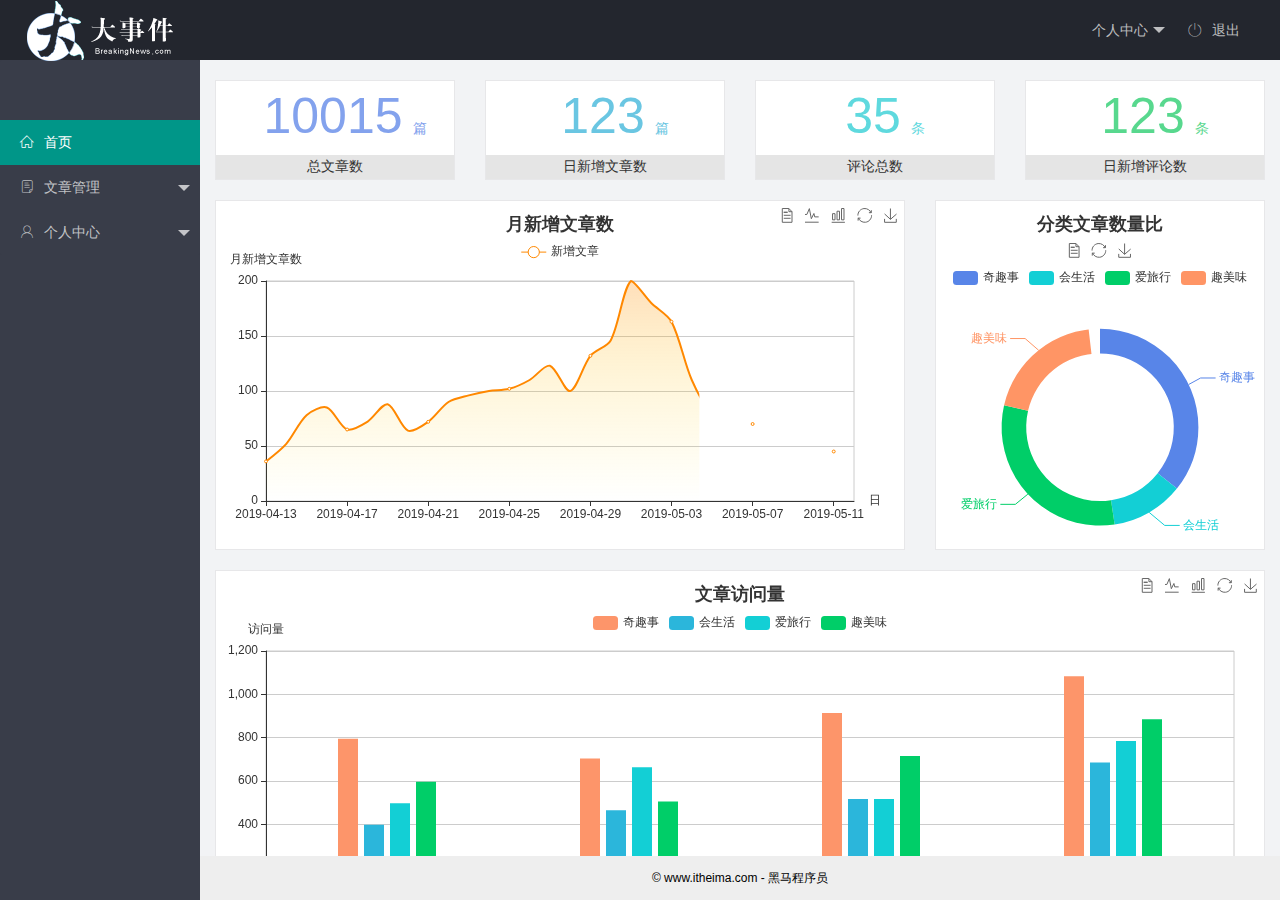
==== commit ee6b2d70: "完成了个人中心" ====
--- a/index.html
+++ b/index.html
@@ -31,9 +31,9 @@
                             <span class="person-center">个人中心</span>
                         </a>
                         <dl class="layui-nav-child">
-                            <dd><a href="javascript:;" target="fm">基本资料</a></dd>
-                            <dd><a href="javascript:;" target="fm">更换头像</a></dd>
-                            <dd><a href="javascript:;" target="fm">重置密码</a></dd>
+                            <dd><a href="./user/base-info.html" target="fm">基本资料</a></dd>
+                            <dd><a href="./user/avatar.html" target="fm">更换头像</a></dd>
+                            <dd><a href="./user/modify-password.html" target="fm">重置密码</a></dd>
                         </dl>
                     </li>
                     <li class="layui-nav-item"><a href="javascript:;" id='logout'><span class="iconfont icon-tuichu"></span>退出</a></li>
@@ -67,9 +67,9 @@
                         <li class="layui-nav-item">
                             <a href="javascript:;"><span class="iconfont icon-user"></span>个人中心</a>
                             <dl class="layui-nav-child">
-                                <dd><a href="javascript:;" target="fm"><i class="layui-icon layui-icon-app"></i>基本资料</a></dd>
-                                <dd><a href="javascript:;" target="fm"><i class="layui-icon layui-icon-app"></i>更换头像</a></dd>
-                                <dd><a href="javascript:;" target="fm"><i class="layui-icon layui-icon-app"></i>重置密码</a></dd>
+                                <dd><a href="./user/base-info.html" target="fm"><i class="layui-icon layui-icon-app"></i>基本资料</a></dd>
+                                <dd><a href="./user/avatar.html" target="fm"><i class="layui-icon layui-icon-app"></i>更换头像</a></dd>
+                                <dd><a href="./user/modify-password.html" target="fm"><i class="layui-icon layui-icon-app"></i>重置密码</a></dd>
                             </dl>
                         </li>
                     </ul>
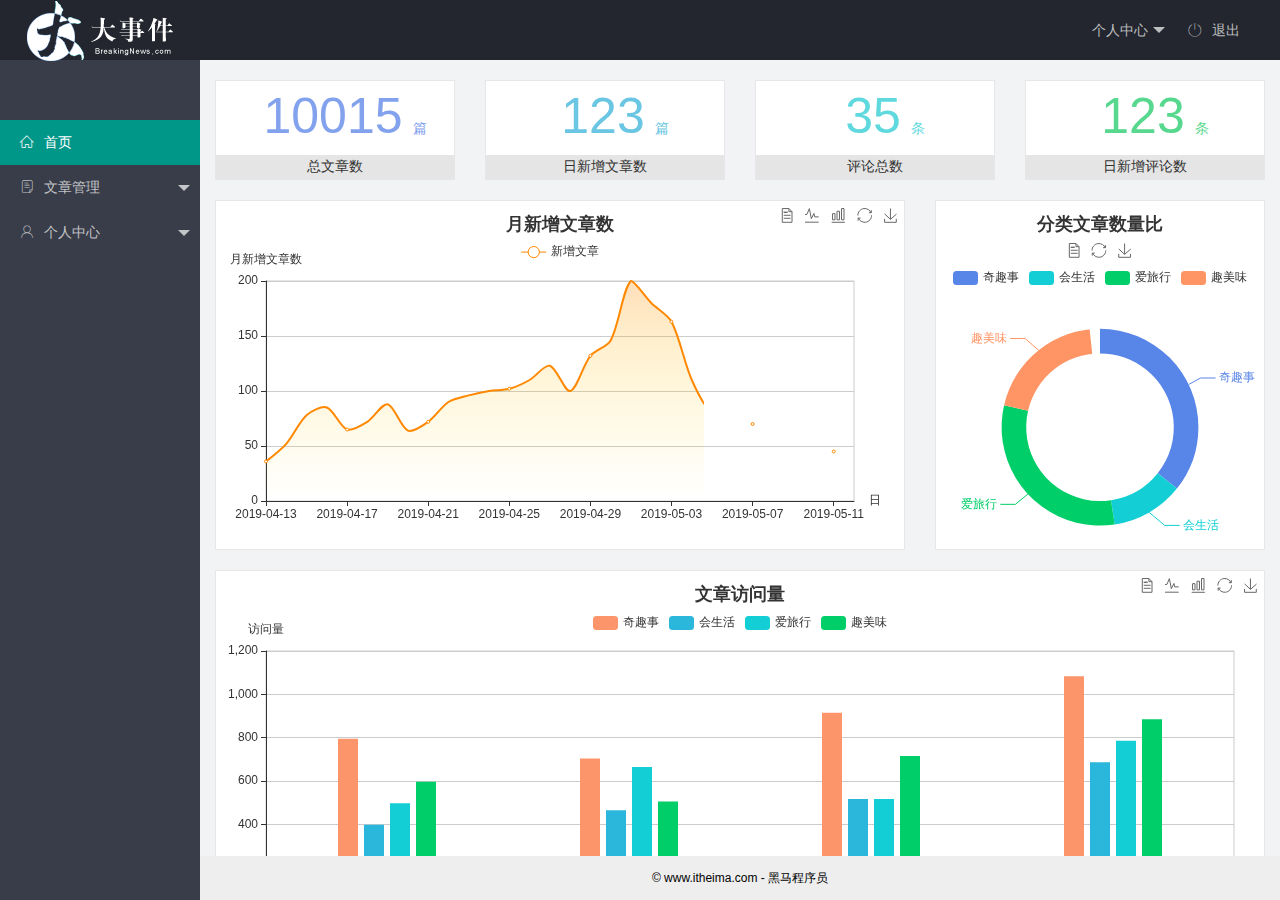
==== commit dad17815: "完成了文章页面" ====
--- a/index.html
+++ b/index.html
@@ -59,9 +59,9 @@
                             <a href="javascript:;"><span class="iconfont icon-16"></span>文章管理</a>
                             <dl class="layui-nav-child">
                                 <!-- target 指定在fm这个iframe范围内打开链接 -->
-                                <dd><a target="fm" href="javascript:;"><i class="layui-icon layui-icon-app"></i>文章类别</a></dd>
-                                <dd><a target="fm" class="jump-list" href="javascript:;"><i class="layui-icon layui-icon-app "></i>文章列表</a></dd>
-                                <dd><a target='fm' class="jump-edit" href="javascript:;"><i class="layui-icon layui-icon-app"></i>发表文章</a></dd>
+                                <dd><a target="fm" href="./article/category.html"><i class="layui-icon layui-icon-app"></i>文章类别</a></dd>
+                                <dd><a target="fm" class="jump-list" href="./article/list.html"><i class="layui-icon layui-icon-app "></i>文章列表</a></dd>
+                                <dd><a target='fm' class="jump-edit" href="./article/publish.html"><i class="layui-icon layui-icon-app"></i>发表文章</a></dd>
                             </dl>
                         </li>
                         <li class="layui-nav-item">
